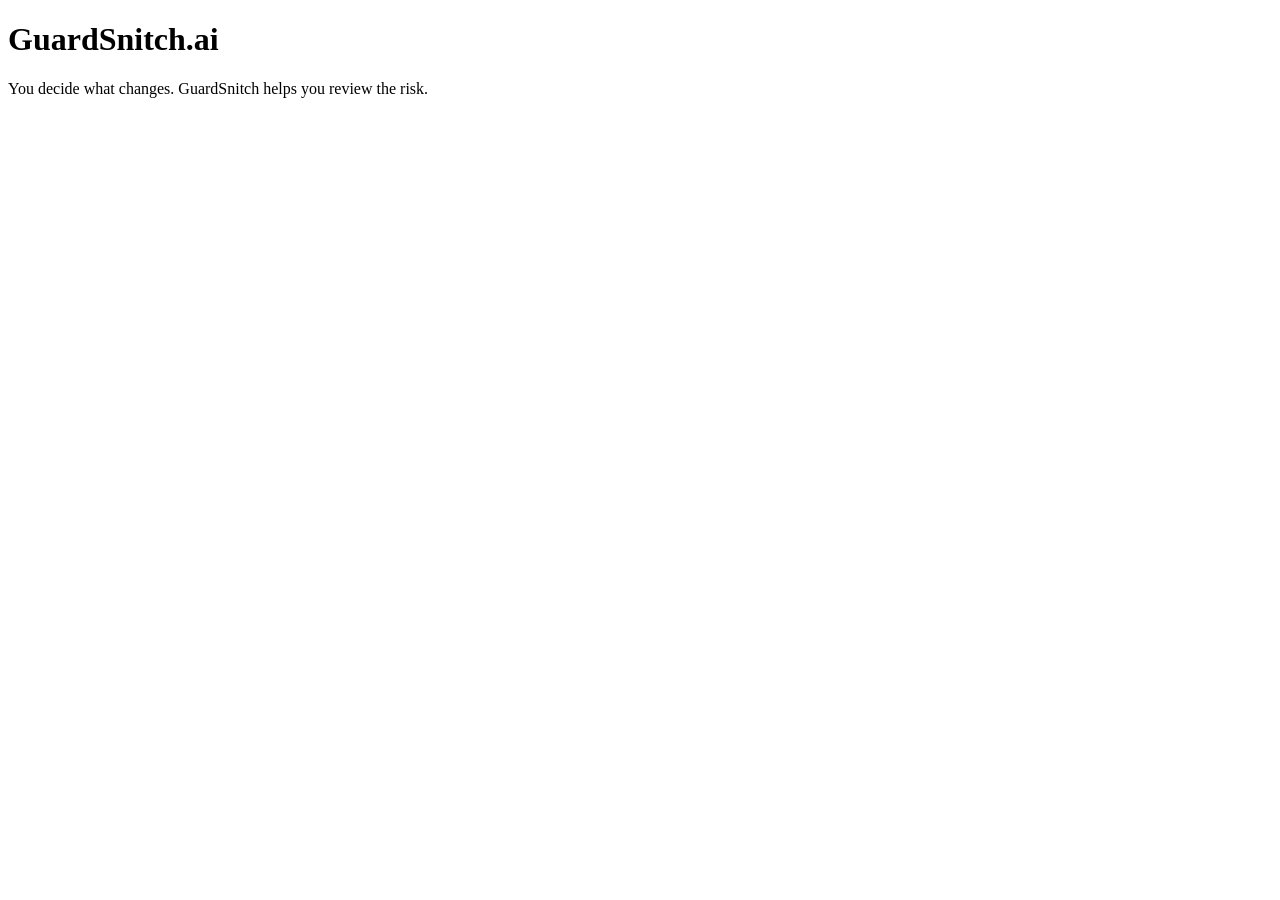
==== guardsnitch/web/templates/index.html @ 72dc895f "Initial commit" ====
<!doctype html>
<html lang="en">
<head>
  <meta charset="utf-8">
  <meta name="viewport" content="width=device-width, initial-scale=1">
  <title>GuardSnitch.ai</title>
  <link rel="stylesheet" href="/static/style.css">
</head>
<body>
  <main>
    <h1>GuardSnitch.ai</h1>
    <p>You decide what changes. GuardSnitch helps you review the risk.</p>
  </main>
</body>
</html>
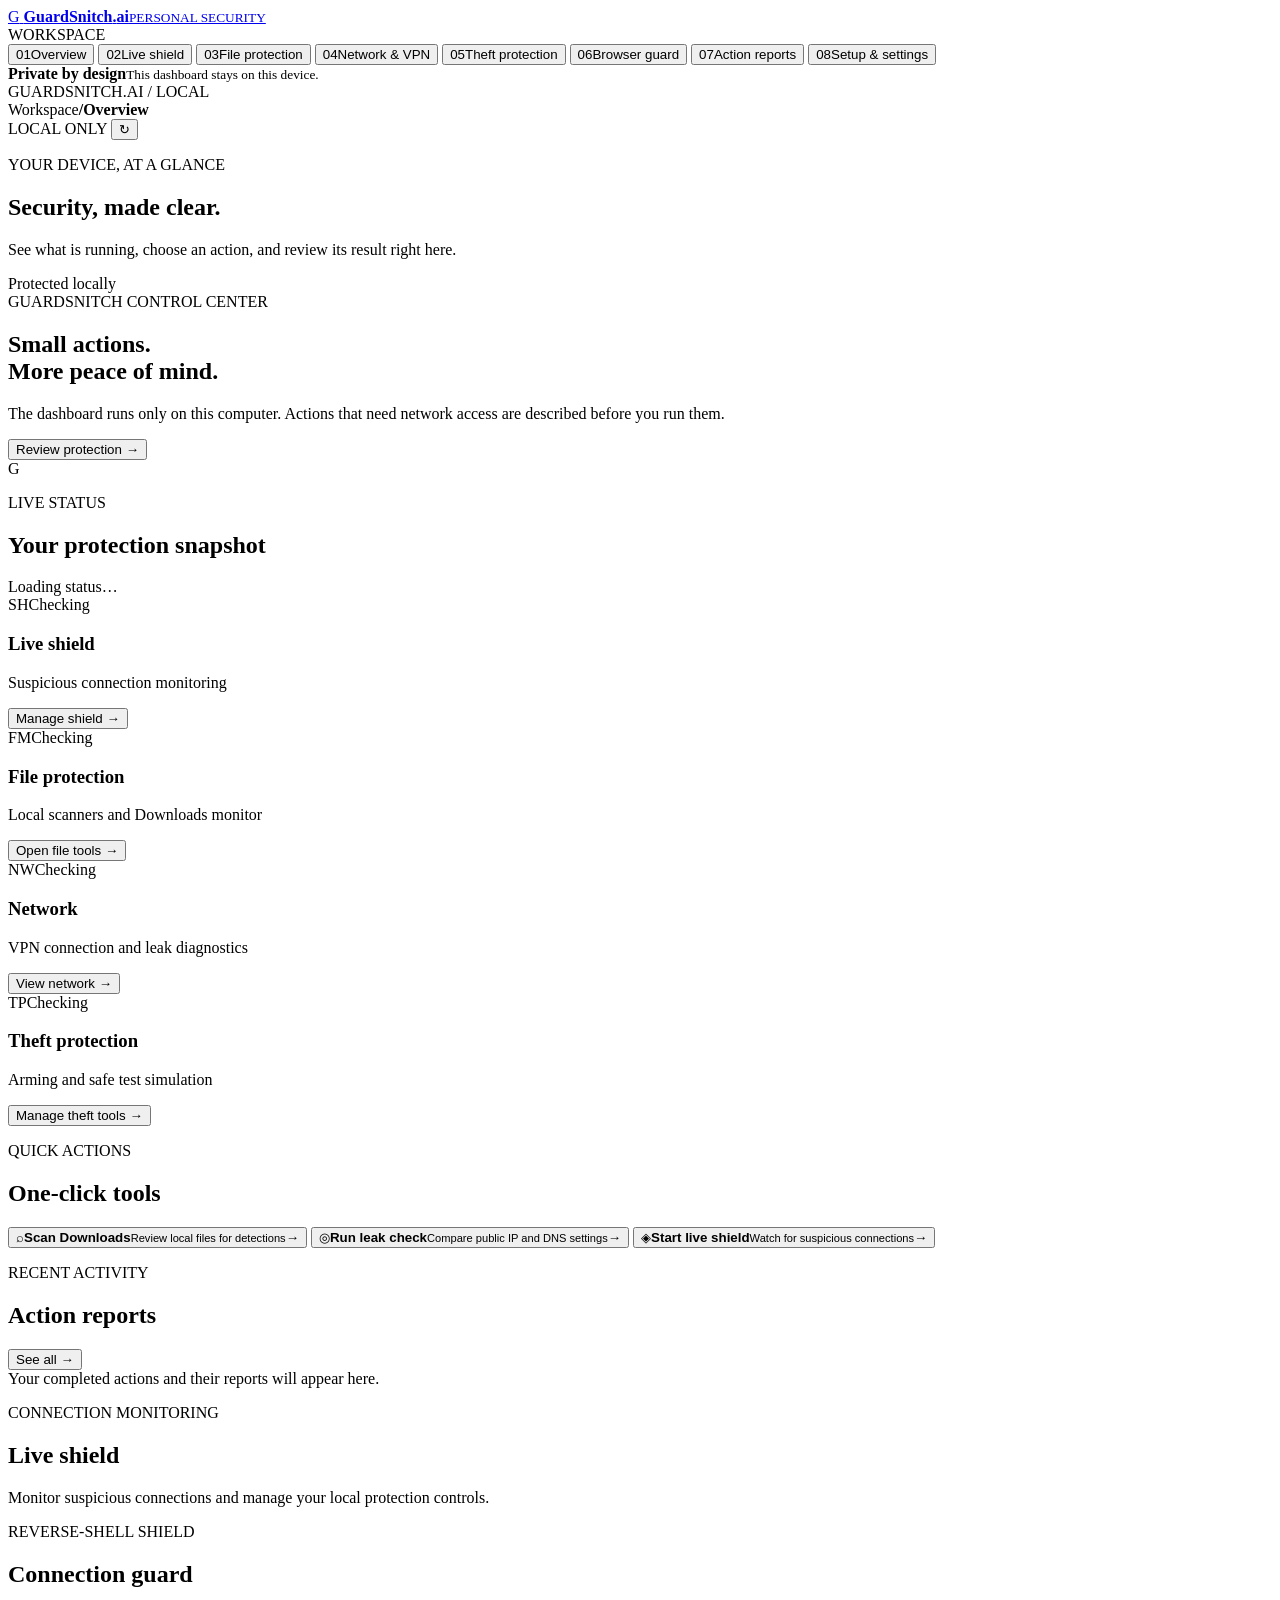
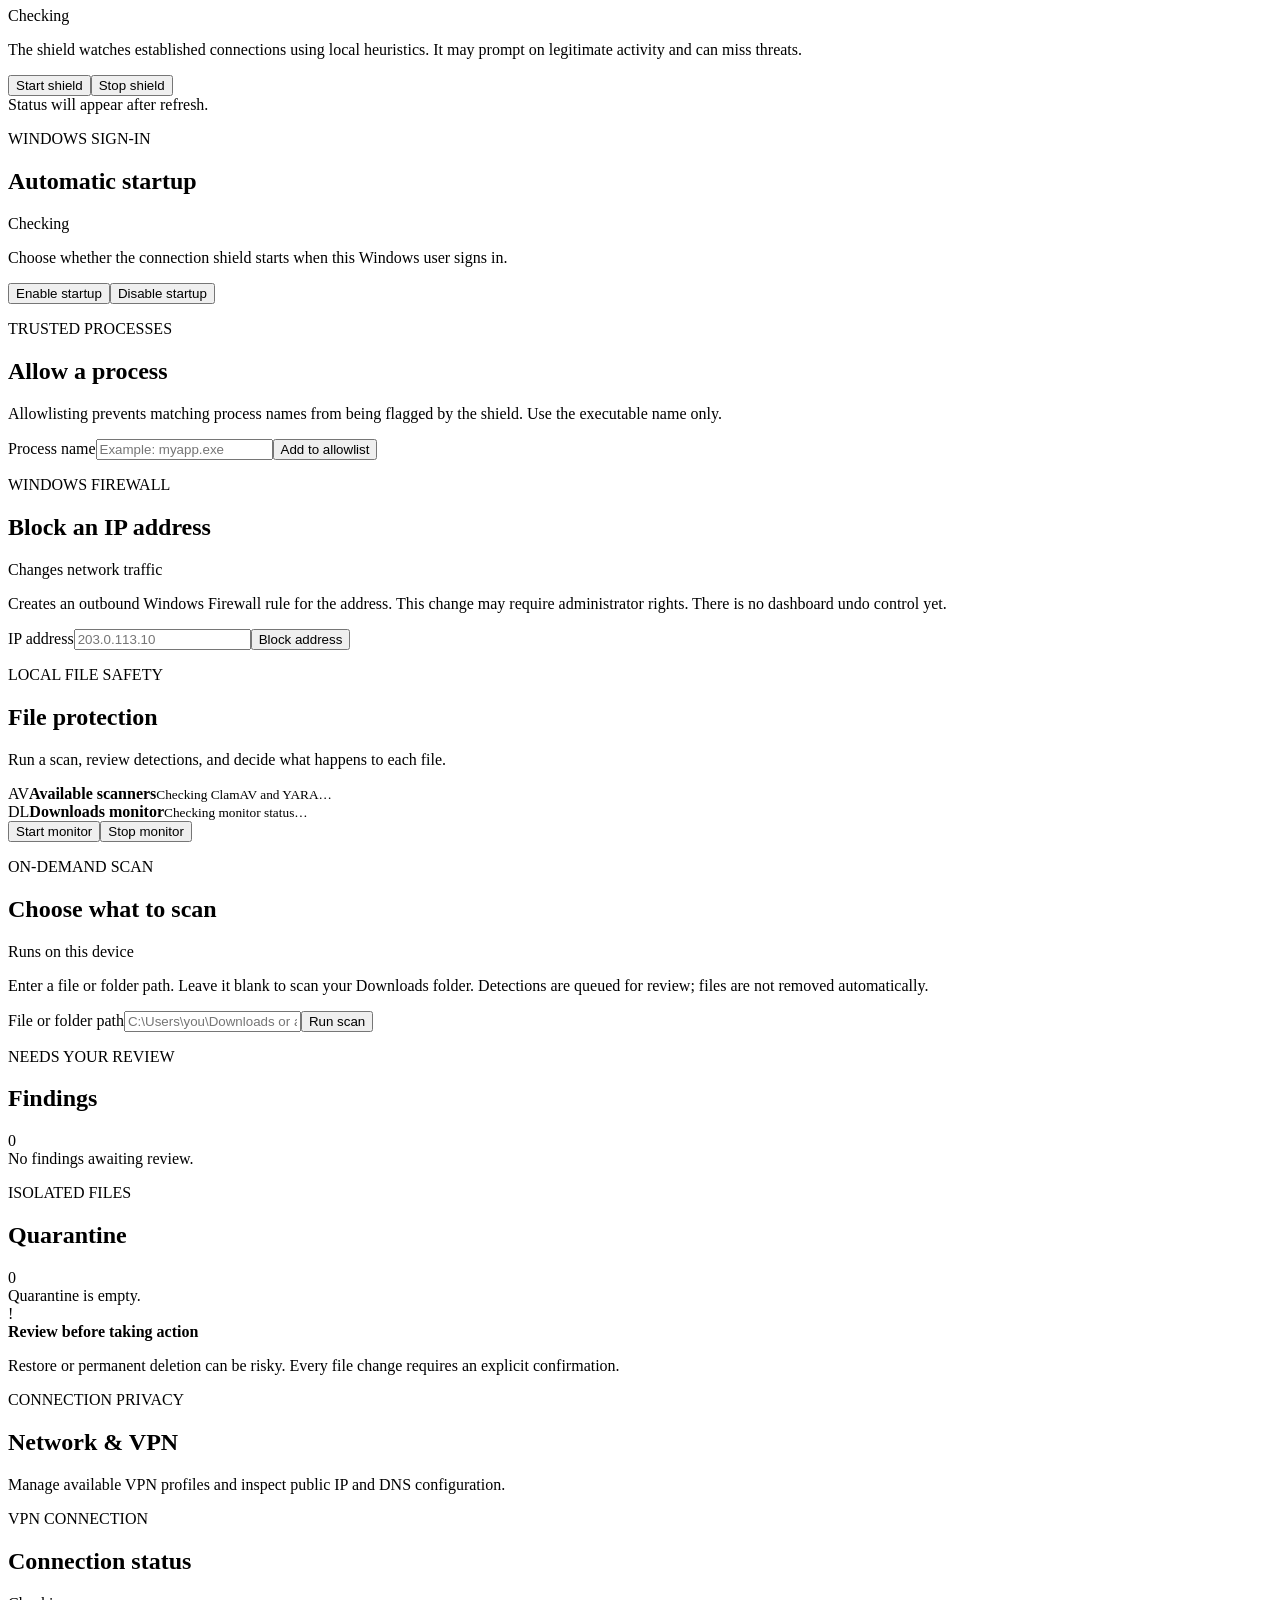
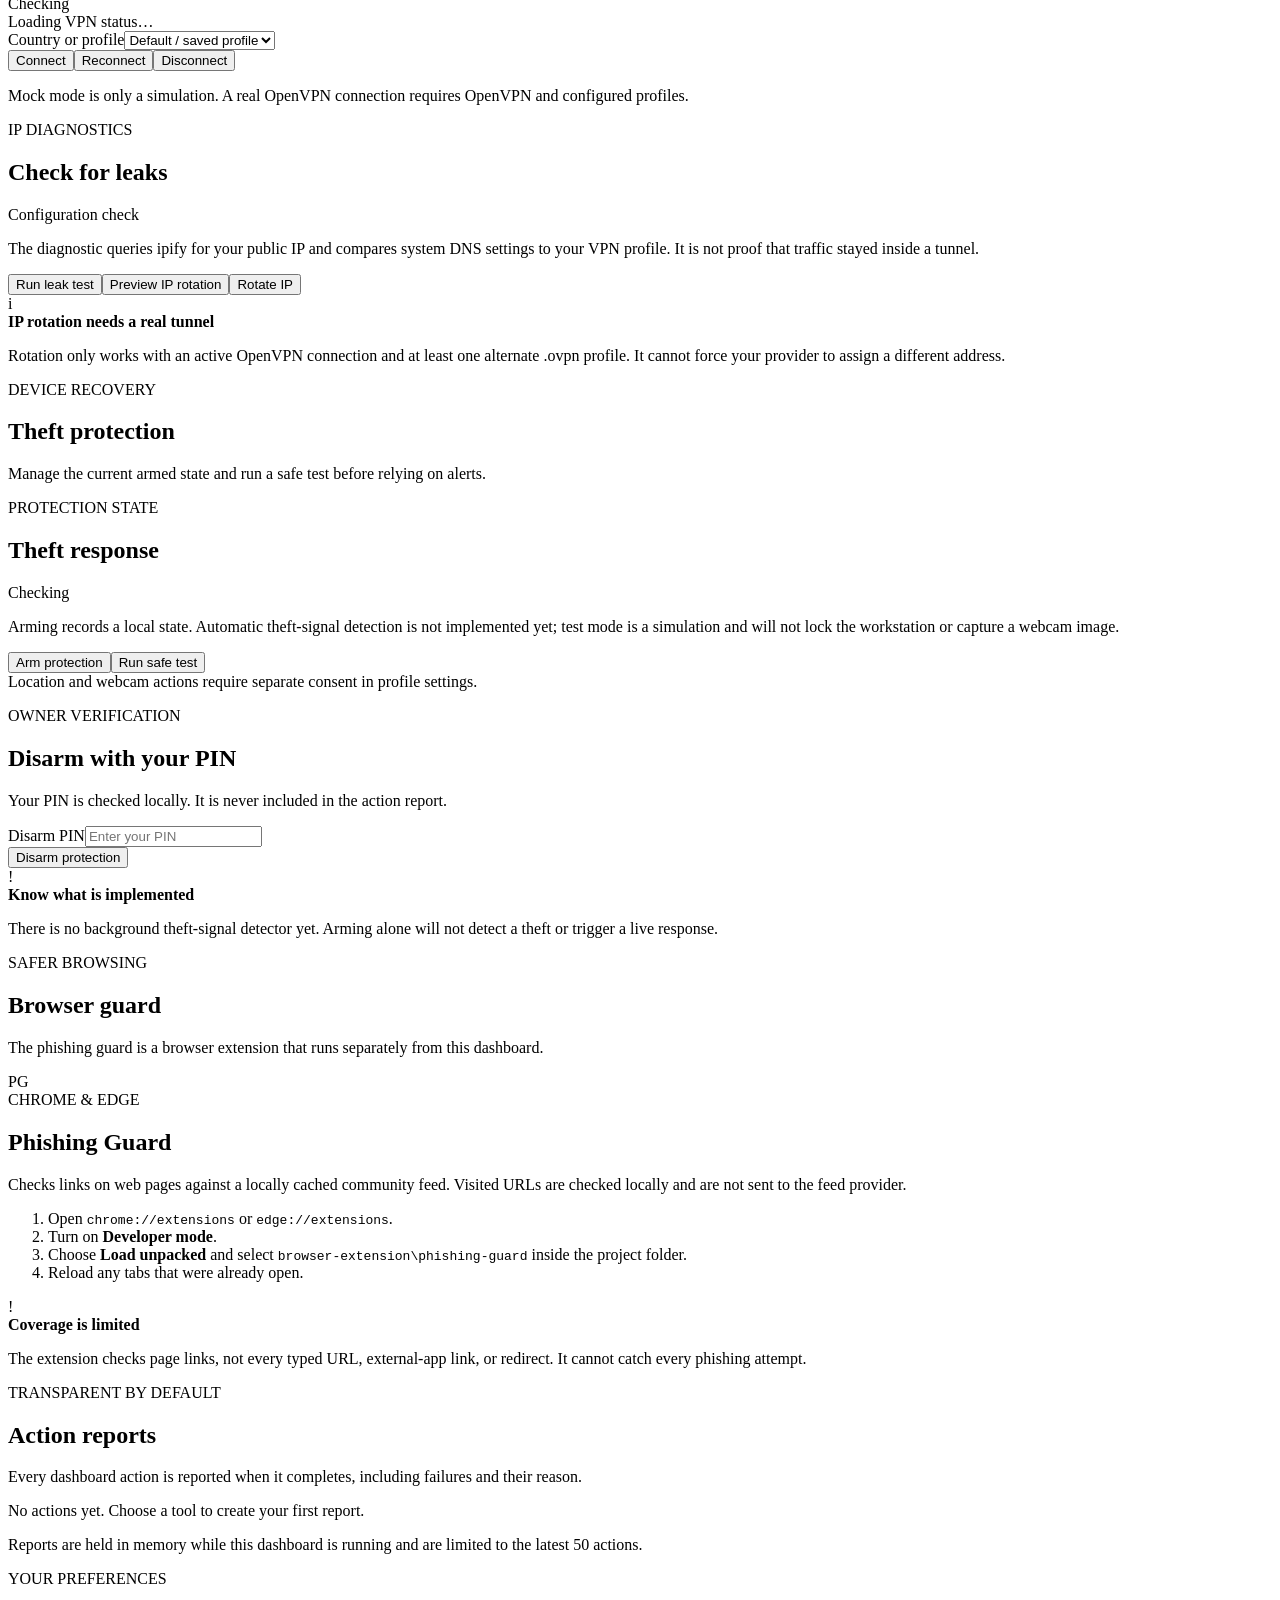
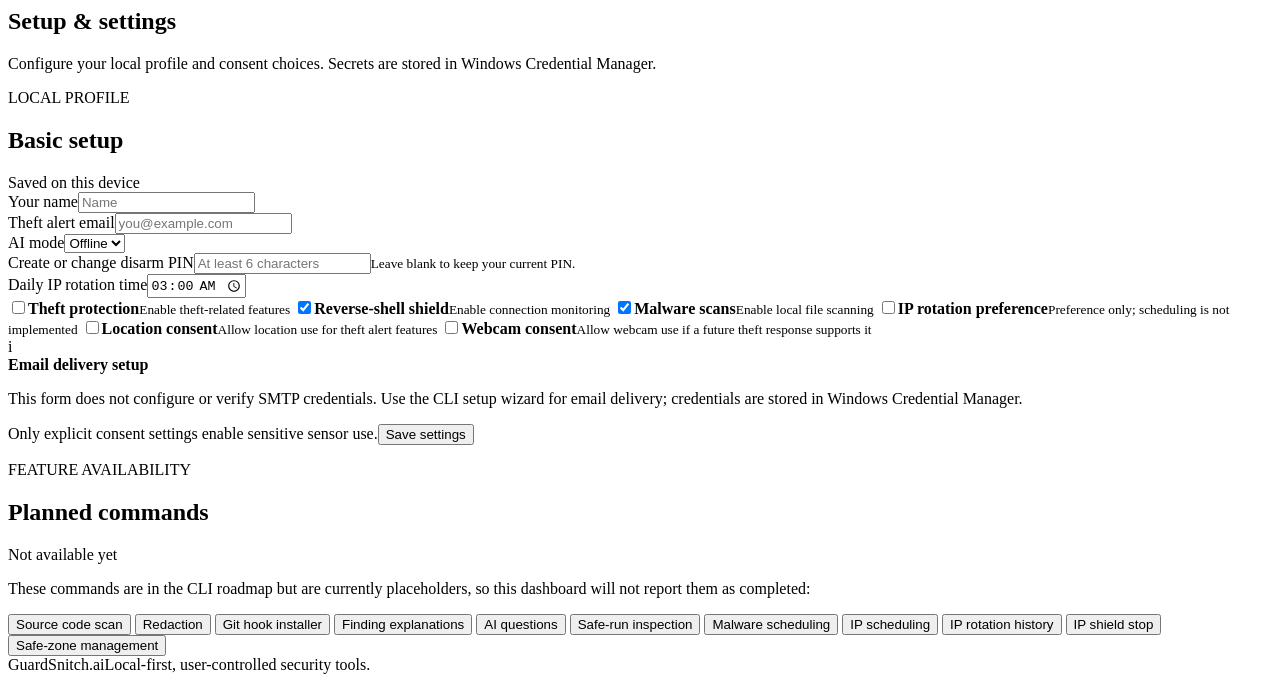
==== commit 173ad3d7: "Add local interactive web dashboard Co-authored-by: Copilot <223556219+Copilot@users.noreply.github." ====
--- a/guardsnitch/web/templates/index.html
+++ b/guardsnitch/web/templates/index.html
@@ -3,13 +3,182 @@
 <head>
   <meta charset="utf-8">
   <meta name="viewport" content="width=device-width, initial-scale=1">
-  <title>GuardSnitch.ai</title>
+  <meta name="theme-color" content="#0b1020">
+  <title>GuardSnitch.ai | Security dashboard</title>
   <link rel="stylesheet" href="/static/style.css">
+  <script src="/static/app.js" defer></script>
 </head>
 <body>
-  <main>
-    <h1>GuardSnitch.ai</h1>
-    <p>You decide what changes. GuardSnitch helps you review the risk.</p>
-  </main>
+  <div class="shell">
+    <aside class="sidebar">
+      <a class="brand" href="#" data-view="overview" aria-label="GuardSnitch home">
+        <span class="brand-mark">G</span>
+        <span><strong>GuardSnitch<span class="brand-dot">.</span>ai</strong><small>PERSONAL SECURITY</small></span>
+      </a>
+      <div class="side-label">WORKSPACE</div>
+      <nav class="navigation" aria-label="Dashboard">
+        <button class="nav-link active" data-view="overview"><span class="nav-icon">01</span>Overview</button>
+        <button class="nav-link" data-view="protection"><span class="nav-icon">02</span>Live shield</button>
+        <button class="nav-link" data-view="malware"><span class="nav-icon">03</span>File protection</button>
+        <button class="nav-link" data-view="network"><span class="nav-icon">04</span>Network &amp; VPN</button>
+        <button class="nav-link" data-view="theft"><span class="nav-icon">05</span>Theft protection</button>
+        <button class="nav-link" data-view="browser"><span class="nav-icon">06</span>Browser guard</button>
+        <button class="nav-link" data-view="reports"><span class="nav-icon">07</span>Action reports</button>
+        <button class="nav-link" data-view="settings"><span class="nav-icon">08</span>Setup &amp; settings</button>
+      </nav>
+      <div class="sidebar-bottom">
+        <div class="local-card"><span class="pulse"></span><span><strong>Private by design</strong><small>This dashboard stays on this device.</small></span></div>
+        <span class="version-label">GUARDSNITCH.AI / LOCAL</span>
+      </div>
+    </aside>
+
+    <main class="main">
+      <header class="topbar">
+        <div class="breadcrumb"><span>Workspace</span><b>/</b><strong id="page-title">Overview</strong></div>
+        <div class="top-actions">
+          <span class="local-badge"><span class="pulse"></span>LOCAL ONLY</span>
+          <button class="icon-button" id="refresh-button" title="Refresh dashboard" aria-label="Refresh dashboard">↻</button>
+        </div>
+      </header>
+
+      <div class="page-content">
+        <section class="view active" id="view-overview">
+          <div class="welcome-row">
+            <div>
+              <p class="eyebrow">YOUR DEVICE, AT A GLANCE</p>
+              <h1>Security, made <span class="gradient-text">clear.</span></h1>
+              <p class="lede">See what is running, choose an action, and review its result right here.</p>
+            </div>
+            <div class="date-chip"><span class="pulse"></span><span>Protected locally</span></div>
+          </div>
+
+          <div class="hero-card">
+            <div class="hero-copy">
+              <span class="hero-kicker">GUARDSNITCH CONTROL CENTER</span>
+              <h2>Small actions.<br><span>More peace of mind.</span></h2>
+              <p>The dashboard runs only on this computer. Actions that need network access are described before you run them.</p>
+              <button class="button button-primary" data-view="protection">Review protection <span>→</span></button>
+            </div>
+            <div class="hero-orbit" aria-hidden="true">
+              <div class="orbit orbit-one"></div><div class="orbit orbit-two"></div>
+              <div class="shield-graphic"><span>G</span></div>
+              <i class="orbit-dot dot-one"></i><i class="orbit-dot dot-two"></i><i class="orbit-dot dot-three"></i>
+            </div>
+          </div>
+
+          <div class="section-heading"><div><p class="eyebrow">LIVE STATUS</p><h2>Your protection snapshot</h2></div><span class="muted" id="updated-at">Loading status…</span></div>
+          <div class="status-grid">
+            <article class="status-card"><div class="status-top"><span class="status-icon cyan">SH</span><span class="status-pill" id="shield-state">Checking</span></div><h3>Live shield</h3><p>Suspicious connection monitoring</p><button class="text-button" data-view="protection">Manage shield <span>→</span></button></article>
+            <article class="status-card"><div class="status-top"><span class="status-icon violet">FM</span><span class="status-pill" id="scanner-state">Checking</span></div><h3>File protection</h3><p>Local scanners and Downloads monitor</p><button class="text-button" data-view="malware">Open file tools <span>→</span></button></article>
+            <article class="status-card"><div class="status-top"><span class="status-icon blue">NW</span><span class="status-pill" id="vpn-state">Checking</span></div><h3>Network</h3><p>VPN connection and leak diagnostics</p><button class="text-button" data-view="network">View network <span>→</span></button></article>
+            <article class="status-card"><div class="status-top"><span class="status-icon amber">TP</span><span class="status-pill" id="theft-state">Checking</span></div><h3>Theft protection</h3><p>Arming and safe test simulation</p><button class="text-button" data-view="theft">Manage theft tools <span>→</span></button></article>
+          </div>
+
+          <div class="section-heading"><div><p class="eyebrow">QUICK ACTIONS</p><h2>One-click tools</h2></div></div>
+          <div class="quick-grid">
+            <button class="quick-card" data-action="malware.scan"><span class="quick-icon violet">⌕</span><span><strong>Scan Downloads</strong><small>Review local files for detections</small></span><b>→</b></button>
+            <button class="quick-card" data-action="ip.leak-test"><span class="quick-icon blue">◎</span><span><strong>Run leak check</strong><small>Compare public IP and DNS settings</small></span><b>→</b></button>
+            <button class="quick-card" data-action="shield.start"><span class="quick-icon cyan">◈</span><span><strong>Start live shield</strong><small>Watch for suspicious connections</small></span><b>→</b></button>
+          </div>
+
+          <div class="section-heading"><div><p class="eyebrow">RECENT ACTIVITY</p><h2>Action reports</h2></div><button class="text-button" data-view="reports">See all <span>→</span></button></div>
+          <div class="report-list" id="recent-reports"><div class="empty-state">Your completed actions and their reports will appear here.</div></div>
+          <div class="notice" id="setup-notice" hidden><span class="notice-mark">i</span><div><strong>Finish your profile setup</strong><p>Add your name, alert email and disarm PIN before using theft email features.</p></div><button class="text-button" data-view="settings">Set up profile →</button></div>
+        </section>
+
+        <section class="view" id="view-protection">
+          <div class="page-intro"><p class="eyebrow">CONNECTION MONITORING</p><h1>Live shield</h1><p class="lede">Monitor suspicious connections and manage your local protection controls.</p></div>
+          <div class="two-column">
+            <article class="panel"><div class="panel-heading"><div><p class="eyebrow">REVERSE-SHELL SHIELD</p><h2>Connection guard</h2></div><span class="status-pill" id="shield-panel-state">Checking</span></div><p class="panel-copy">The shield watches established connections using local heuristics. It may prompt on legitimate activity and can miss threats.</p><div class="button-row"><button class="button button-primary" data-action="shield.start">Start shield</button><button class="button button-secondary" data-action="shield.stop" data-confirm="Stop monitoring suspicious connections?">Stop shield</button></div><div class="detail-line" id="shield-details">Status will appear after refresh.</div></article>
+            <article class="panel"><div class="panel-heading"><div><p class="eyebrow">WINDOWS SIGN-IN</p><h2>Automatic startup</h2></div><span class="status-pill" id="startup-state">Checking</span></div><p class="panel-copy">Choose whether the connection shield starts when this Windows user signs in.</p><div class="button-row"><button class="button button-secondary" data-action="shield.startup.install" data-confirm="Allow GuardSnitch to start its shield automatically at Windows sign-in?">Enable startup</button><button class="button button-quiet" data-action="shield.startup.uninstall" data-confirm="Remove automatic shield startup?">Disable startup</button></div><div class="detail-line" id="startup-details"></div></article>
+          </div>
+          <article class="panel panel-spaced"><div class="panel-heading"><div><p class="eyebrow">TRUSTED PROCESSES</p><h2>Allow a process</h2></div></div><p class="panel-copy">Allowlisting prevents matching process names from being flagged by the shield. Use the executable name only.</p><div class="inline-form"><label class="sr-only" for="process-name">Process name</label><input id="process-name" placeholder="Example: myapp.exe" autocomplete="off"><button class="button button-primary" data-action="shield.allow">Add to allowlist</button></div></article>
+          <article class="panel panel-spaced"><div class="panel-heading"><div><p class="eyebrow">WINDOWS FIREWALL</p><h2>Block an IP address</h2></div><span class="tag tag-warning">Changes network traffic</span></div><p class="panel-copy">Creates an outbound Windows Firewall rule for the address. This change may require administrator rights. There is no dashboard undo control yet.</p><div class="inline-form"><label class="sr-only" for="block-ip">IP address</label><input id="block-ip" placeholder="203.0.113.10" inputmode="decimal" autocomplete="off"><button class="button button-danger" data-action="shield.block-ip" data-confirm="Block outbound traffic to this address with Windows Firewall?">Block address</button></div></article>
+        </section>
+
+        <section class="view" id="view-malware">
+          <div class="page-intro"><p class="eyebrow">LOCAL FILE SAFETY</p><h1>File protection</h1><p class="lede">Run a scan, review detections, and decide what happens to each file.</p></div>
+          <div class="status-strip"><div><span class="status-icon violet">AV</span><span><strong>Available scanners</strong><small id="scanner-details">Checking ClamAV and YARA…</small></span></div><div><span class="status-icon cyan">DL</span><span><strong>Downloads monitor</strong><small id="monitor-details">Checking monitor status…</small></span></div><div class="button-row"><button class="button button-secondary" data-action="malware.monitor.start">Start monitor</button><button class="button button-quiet" data-action="malware.monitor.stop" data-confirm="Stop scanning completed files in Downloads?">Stop monitor</button></div></div>
+          <article class="panel panel-spaced"><div class="panel-heading"><div><p class="eyebrow">ON-DEMAND SCAN</p><h2>Choose what to scan</h2></div><span class="tag">Runs on this device</span></div><p class="panel-copy">Enter a file or folder path. Leave it blank to scan your Downloads folder. Detections are queued for review; files are not removed automatically.</p><div class="inline-form"><label class="sr-only" for="scan-path">File or folder path</label><input id="scan-path" placeholder="C:\Users\you\Downloads or a file path" autocomplete="off"><button class="button button-primary" data-action="malware.scan">Run scan</button></div></article>
+          <div class="two-column panel-spaced">
+            <article class="panel"><div class="panel-heading"><div><p class="eyebrow">NEEDS YOUR REVIEW</p><h2>Findings</h2></div><span class="count-badge" id="findings-count">0</span></div><div class="data-list" id="findings-list"><div class="empty-state">No findings awaiting review.</div></div></article>
+            <article class="panel"><div class="panel-heading"><div><p class="eyebrow">ISOLATED FILES</p><h2>Quarantine</h2></div><span class="count-badge" id="quarantine-count">0</span></div><div class="data-list" id="quarantine-list"><div class="empty-state">Quarantine is empty.</div></div></article>
+          </div>
+          <div class="notice notice-caution"><span class="notice-mark">!</span><div><strong>Review before taking action</strong><p>Restore or permanent deletion can be risky. Every file change requires an explicit confirmation.</p></div></div>
+        </section>
+
+        <section class="view" id="view-network">
+          <div class="page-intro"><p class="eyebrow">CONNECTION PRIVACY</p><h1>Network &amp; VPN</h1><p class="lede">Manage available VPN profiles and inspect public IP and DNS configuration.</p></div>
+          <div class="two-column">
+            <article class="panel"><div class="panel-heading"><div><p class="eyebrow">VPN CONNECTION</p><h2>Connection status</h2></div><span class="status-pill" id="vpn-panel-state">Checking</span></div><div class="vpn-summary" id="vpn-details">Loading VPN status…</div><div class="field-row"><label for="vpn-country">Country or profile</label><select id="vpn-country"><option value="">Default / saved profile</option></select></div><div class="button-row"><button class="button button-primary" data-action="vpn.connect">Connect</button><button class="button button-secondary" data-action="vpn.reconnect" data-confirm="Reconnect using the last saved VPN profile?">Reconnect</button><button class="button button-quiet" data-action="vpn.disconnect" data-confirm="Disconnect the current VPN connection?">Disconnect</button></div><p class="micro-copy">Mock mode is only a simulation. A real OpenVPN connection requires OpenVPN and configured profiles.</p></article>
+            <article class="panel"><div class="panel-heading"><div><p class="eyebrow">IP DIAGNOSTICS</p><h2>Check for leaks</h2></div><span class="tag">Configuration check</span></div><p class="panel-copy">The diagnostic queries ipify for your public IP and compares system DNS settings to your VPN profile. It is not proof that traffic stayed inside a tunnel.</p><div class="button-row"><button class="button button-primary" data-action="ip.leak-test">Run leak test</button><button class="button button-secondary" data-action="ip.rotate" data-dry-run="true">Preview IP rotation</button><button class="button button-danger" data-action="ip.rotate" data-confirm="Switch to another OpenVPN profile and check whether your public IPv4 changes?">Rotate IP</button></div></article>
+          </div>
+          <div class="notice"><span class="notice-mark">i</span><div><strong>IP rotation needs a real tunnel</strong><p>Rotation only works with an active OpenVPN connection and at least one alternate .ovpn profile. It cannot force your provider to assign a different address.</p></div></div>
+        </section>
+
+        <section class="view" id="view-theft">
+          <div class="page-intro"><p class="eyebrow">DEVICE RECOVERY</p><h1>Theft protection</h1><p class="lede">Manage the current armed state and run a safe test before relying on alerts.</p></div>
+          <div class="two-column">
+            <article class="panel theft-panel"><div class="panel-heading"><div><p class="eyebrow">PROTECTION STATE</p><h2>Theft response</h2></div><span class="status-pill" id="theft-panel-state">Checking</span></div><p class="panel-copy">Arming records a local state. Automatic theft-signal detection is not implemented yet; test mode is a simulation and will not lock the workstation or capture a webcam image.</p><div class="button-row"><button class="button button-primary" data-action="theft.arm" data-confirm="Arm theft protection? Automatic theft detection is not implemented yet.">Arm protection</button><button class="button button-secondary" data-action="theft.test" data-confirm="Run a safe simulation? If email delivery is configured, this may send a test email.">Run safe test</button></div><div class="detail-line">Location and webcam actions require separate consent in profile settings.</div></article>
+            <article class="panel"><div class="panel-heading"><div><p class="eyebrow">OWNER VERIFICATION</p><h2>Disarm with your PIN</h2></div></div><p class="panel-copy">Your PIN is checked locally. It is never included in the action report.</p><div class="field-row"><label for="disarm-pin">Disarm PIN</label><input id="disarm-pin" type="password" minlength="6" autocomplete="current-password" placeholder="Enter your PIN"></div><button class="button button-danger" data-action="theft.disarm" data-confirm="Disarm theft protection with the entered PIN?">Disarm protection</button></article>
+          </div>
+          <div class="notice notice-caution"><span class="notice-mark">!</span><div><strong>Know what is implemented</strong><p>There is no background theft-signal detector yet. Arming alone will not detect a theft or trigger a live response.</p></div></div>
+        </section>
+
+        <section class="view" id="view-browser">
+          <div class="page-intro"><p class="eyebrow">SAFER BROWSING</p><h1>Browser guard</h1><p class="lede">The phishing guard is a browser extension that runs separately from this dashboard.</p></div>
+          <article class="panel extension-card"><div class="extension-art"><div class="extension-shape">PG</div><span class="extension-spark spark-a"></span><span class="extension-spark spark-b"></span><span class="extension-spark spark-c"></span></div><div class="extension-copy"><span class="tag tag-cyan">CHROME &amp; EDGE</span><h2>Phishing Guard</h2><p>Checks links on web pages against a locally cached community feed. Visited URLs are checked locally and are not sent to the feed provider.</p><ol class="steps"><li>Open <code>chrome://extensions</code> or <code>edge://extensions</code>.</li><li>Turn on <strong>Developer mode</strong>.</li><li>Choose <strong>Load unpacked</strong> and select <code>browser-extension\phishing-guard</code> inside the project folder.</li><li>Reload any tabs that were already open.</li></ol><div class="notice notice-caution"><span class="notice-mark">!</span><div><strong>Coverage is limited</strong><p>The extension checks page links, not every typed URL, external-app link, or redirect. It cannot catch every phishing attempt.</p></div></div></div></article>
+        </section>
+
+        <section class="view" id="view-reports">
+          <div class="page-intro"><p class="eyebrow">TRANSPARENT BY DEFAULT</p><h1>Action reports</h1><p class="lede">Every dashboard action is reported when it completes, including failures and their reason.</p></div>
+          <div class="report-list report-list-large" id="all-reports"><div class="empty-state">No actions yet. Choose a tool to create your first report.</div></div>
+          <p class="micro-copy">Reports are held in memory while this dashboard is running and are limited to the latest 50 actions.</p>
+        </section>
+
+        <section class="view" id="view-settings">
+          <div class="page-intro"><p class="eyebrow">YOUR PREFERENCES</p><h1>Setup &amp; settings</h1><p class="lede">Configure your local profile and consent choices. Secrets are stored in Windows Credential Manager.</p></div>
+          <form class="panel settings-form" id="profile-form">
+            <div class="panel-heading"><div><p class="eyebrow">LOCAL PROFILE</p><h2>Basic setup</h2></div><span class="tag">Saved on this device</span></div>
+            <div class="form-grid">
+              <div class="field-row"><label for="profile-name">Your name</label><input id="profile-name" name="name" required autocomplete="name" placeholder="Name"></div>
+              <div class="field-row"><label for="profile-email">Theft alert email</label><input id="profile-email" name="alert_email" type="email" required autocomplete="email" placeholder="you@example.com"></div>
+              <div class="field-row"><label for="ai-mode">AI mode</label><select id="ai-mode" name="ai_mode"><option value="offline">Offline</option><option value="cloud">Cloud</option></select></div>
+              <div class="field-row"><label for="profile-pin">Create or change disarm PIN</label><input id="profile-pin" name="pin" type="password" minlength="6" autocomplete="new-password" placeholder="At least 6 characters"><small>Leave blank to keep your current PIN.</small></div>
+              <div class="field-row"><label for="rotation-time">Daily IP rotation time</label><input id="rotation-time" name="ip_rotation_time" type="time" value="03:00"></div>
+            </div>
+            <div class="toggle-grid">
+              <label class="toggle-row"><input type="checkbox" name="theft_protection"><span><strong>Theft protection</strong><small>Enable theft-related features</small></span></label>
+              <label class="toggle-row"><input type="checkbox" name="reverse_shell_shield" checked><span><strong>Reverse-shell shield</strong><small>Enable connection monitoring</small></span></label>
+              <label class="toggle-row"><input type="checkbox" name="malware_scans" checked><span><strong>Malware scans</strong><small>Enable local file scanning</small></span></label>
+              <label class="toggle-row"><input type="checkbox" name="ip_rotation"><span><strong>IP rotation preference</strong><small>Preference only; scheduling is not implemented</small></span></label>
+              <label class="toggle-row"><input type="checkbox" name="consent_location"><span><strong>Location consent</strong><small>Allow location use for theft alert features</small></span></label>
+              <label class="toggle-row"><input type="checkbox" name="consent_webcam"><span><strong>Webcam consent</strong><small>Allow webcam use if a future theft response supports it</small></span></label>
+            </div>
+            <div class="notice"><span class="notice-mark">i</span><div><strong>Email delivery setup</strong><p>This form does not configure or verify SMTP credentials. Use the CLI setup wizard for email delivery; credentials are stored in Windows Credential Manager.</p></div></div>
+            <div class="form-footer"><span class="micro-copy">Only explicit consent settings enable sensitive sensor use.</span><button class="button button-primary" type="submit">Save settings</button></div>
+          </form>
+
+          <article class="panel panel-spaced"><div class="panel-heading"><div><p class="eyebrow">FEATURE AVAILABILITY</p><h2>Planned commands</h2></div><span class="tag tag-warning">Not available yet</span></div><p class="panel-copy">These commands are in the CLI roadmap but are currently placeholders, so this dashboard will not report them as completed:</p>          <div class="planned-list">
+            <button type="button" data-action="scan">Source code scan</button>
+            <button type="button" data-action="redact">Redaction</button>
+            <button type="button" data-action="install-hook">Git hook installer</button>
+            <button type="button" data-action="explain">Finding explanations</button>
+            <button type="button" data-action="ask">AI questions</button>
+            <button type="button" data-action="safe-run">Safe-run inspection</button>
+            <button type="button" data-action="malware.schedule">Malware scheduling</button>
+            <button type="button" data-action="ip.schedule">IP scheduling</button>
+            <button type="button" data-action="ip.history">IP rotation history</button>
+            <button type="button" data-action="ip.stop">IP shield stop</button>
+            <button type="button" data-action="theft.safe-zones">Safe-zone management</button>
+          </div></article>
+        </section>
+
+        <footer class="footer"><span>GuardSnitch.ai</span><span>Local-first, user-controlled security tools.</span></footer>
+      </div>
+    </main>
+  </div>
+  <div class="toast-region" id="toast-region" aria-live="polite" aria-atomic="true"></div>
+  <dialog class="report-dialog" id="report-dialog"><div class="dialog-top"><div><span class="eyebrow">ACTION REPORT</span><h2 id="dialog-title">Action complete</h2></div><button class="icon-button" id="close-report" aria-label="Close report">×</button></div><div id="dialog-report"></div></dialog>
 </body>
 </html>
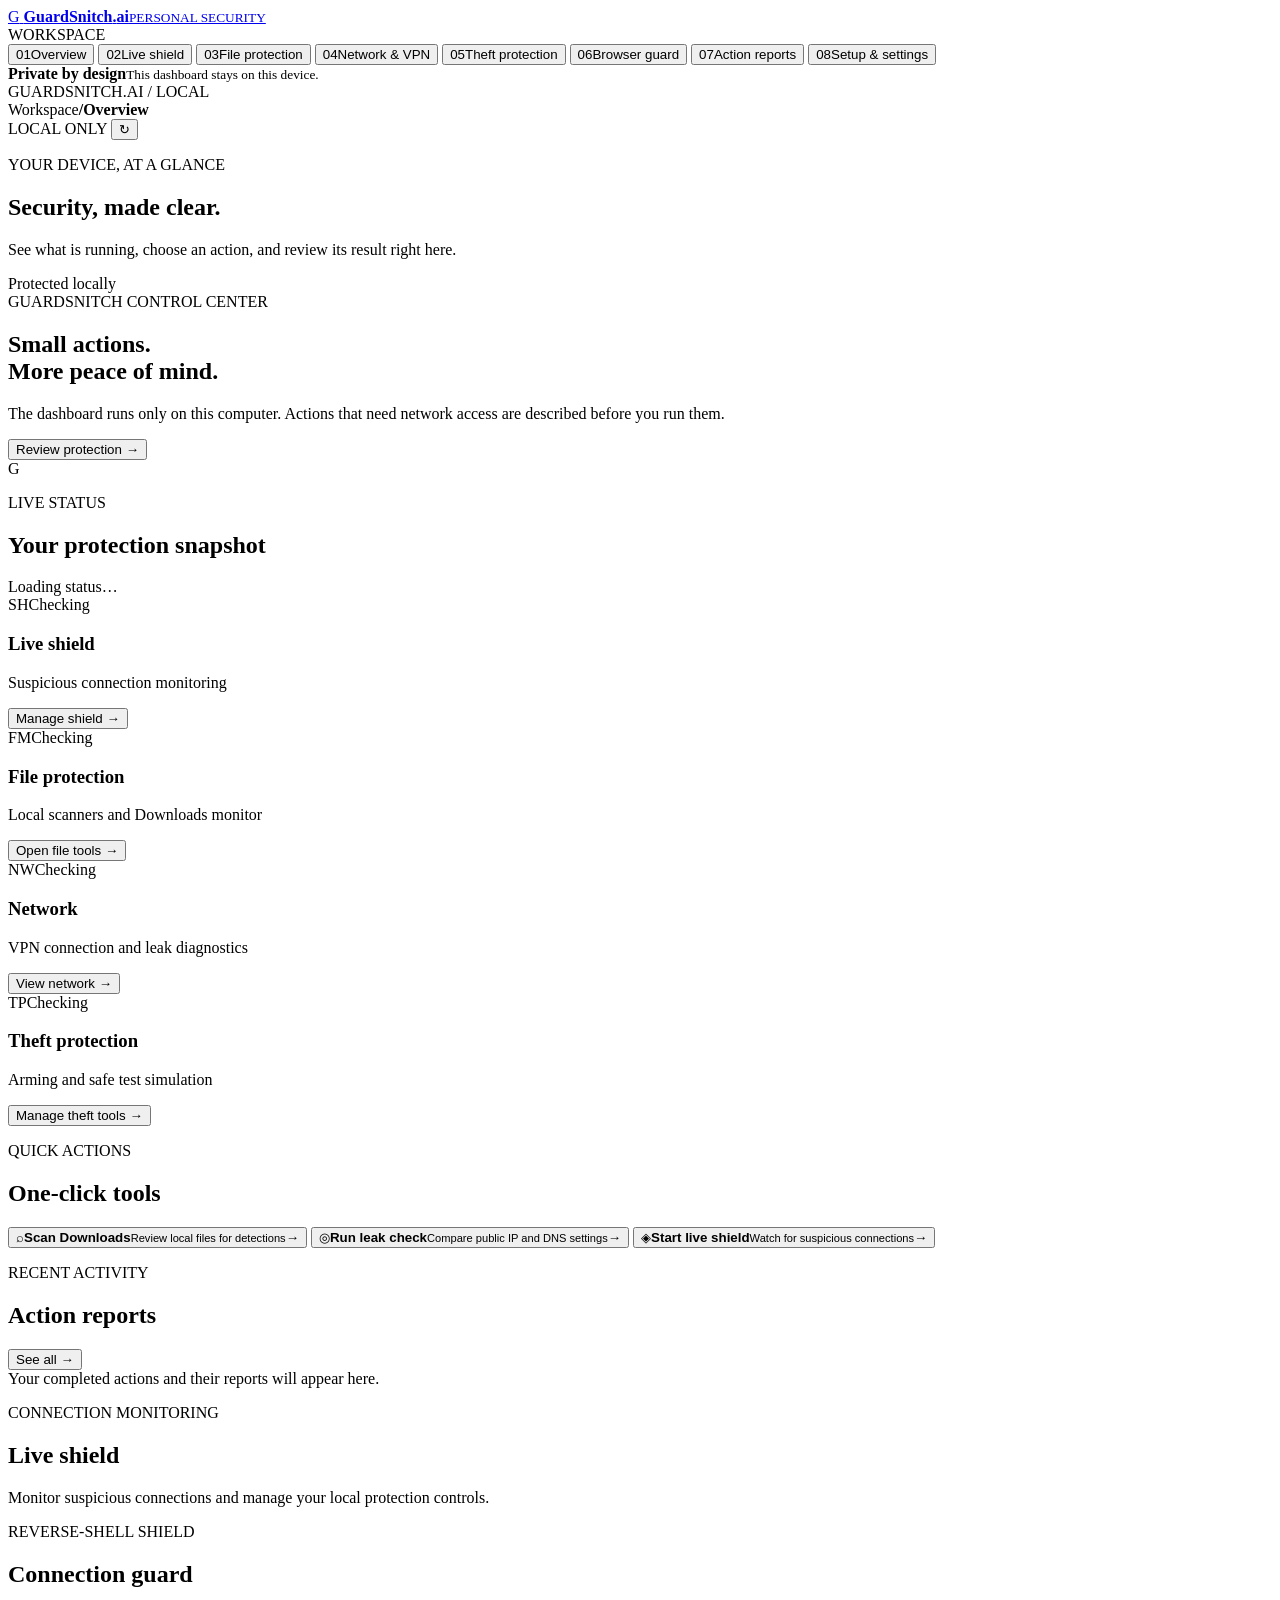
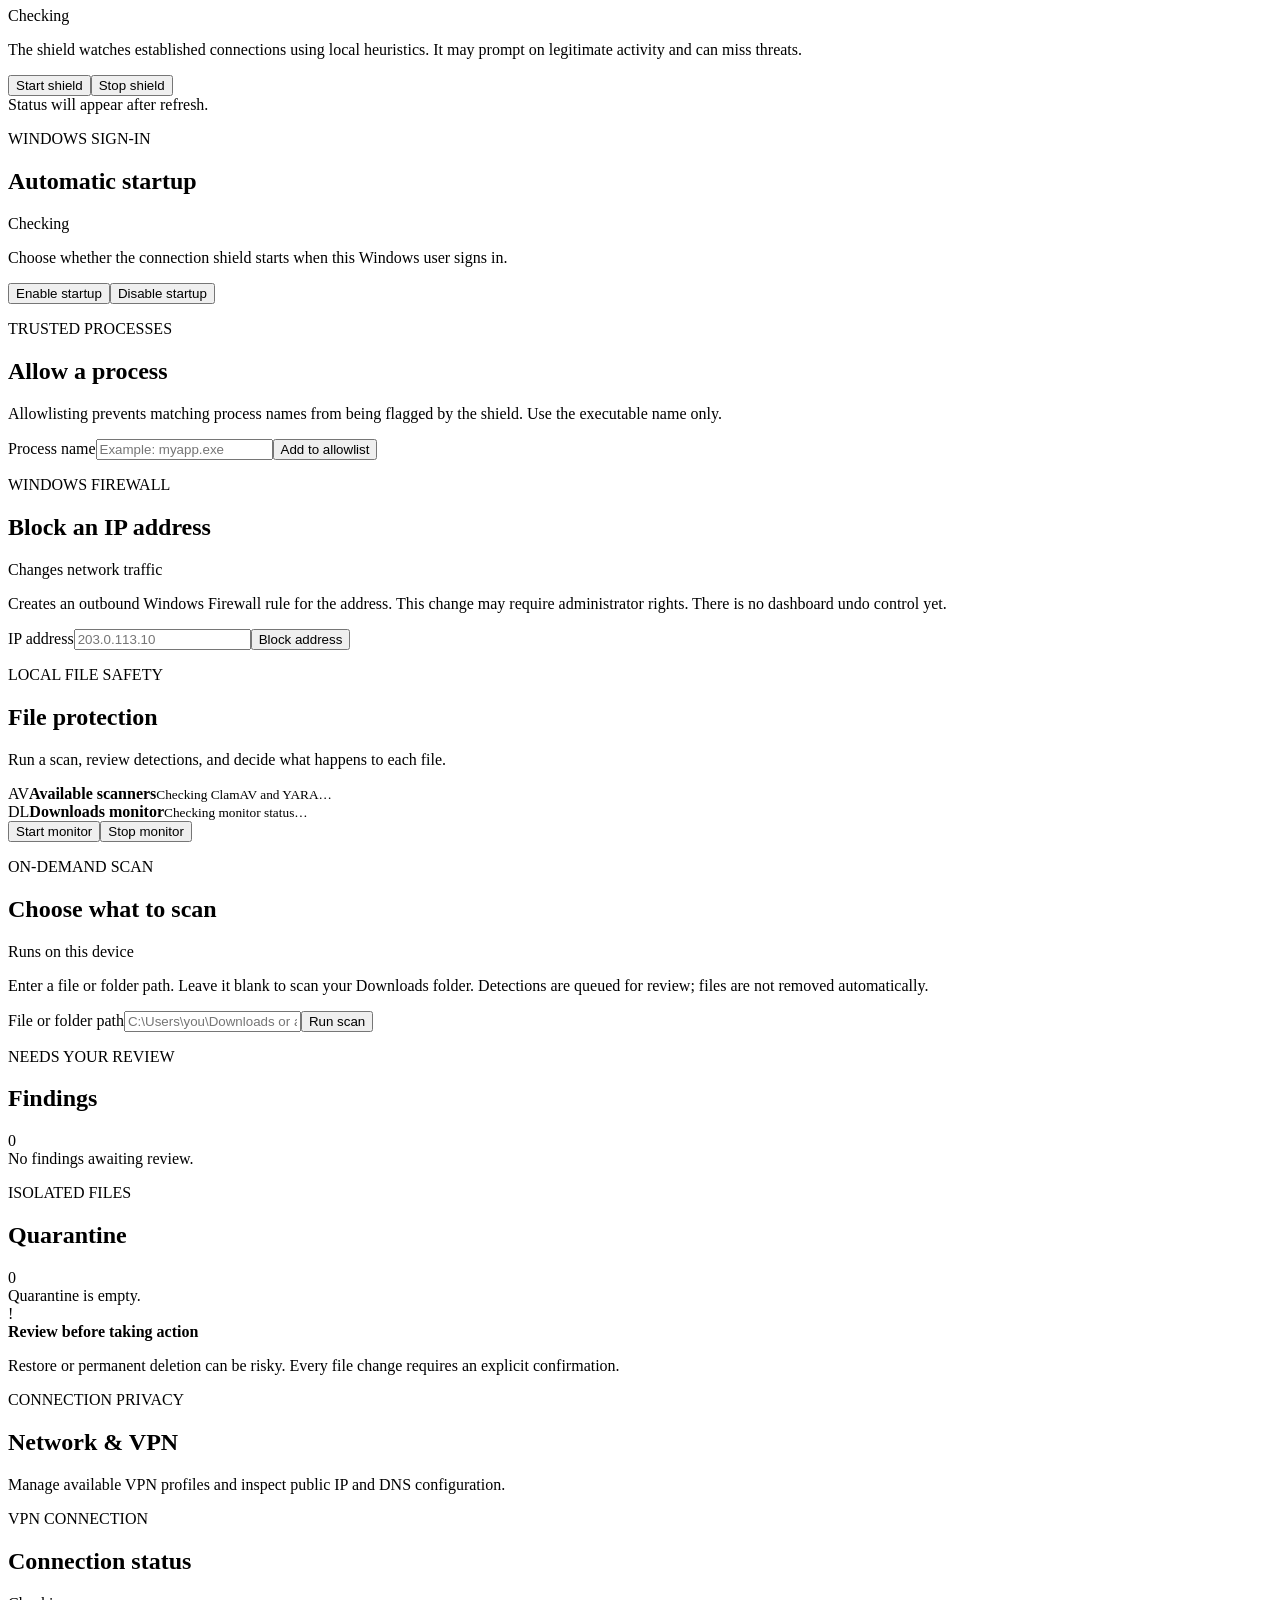
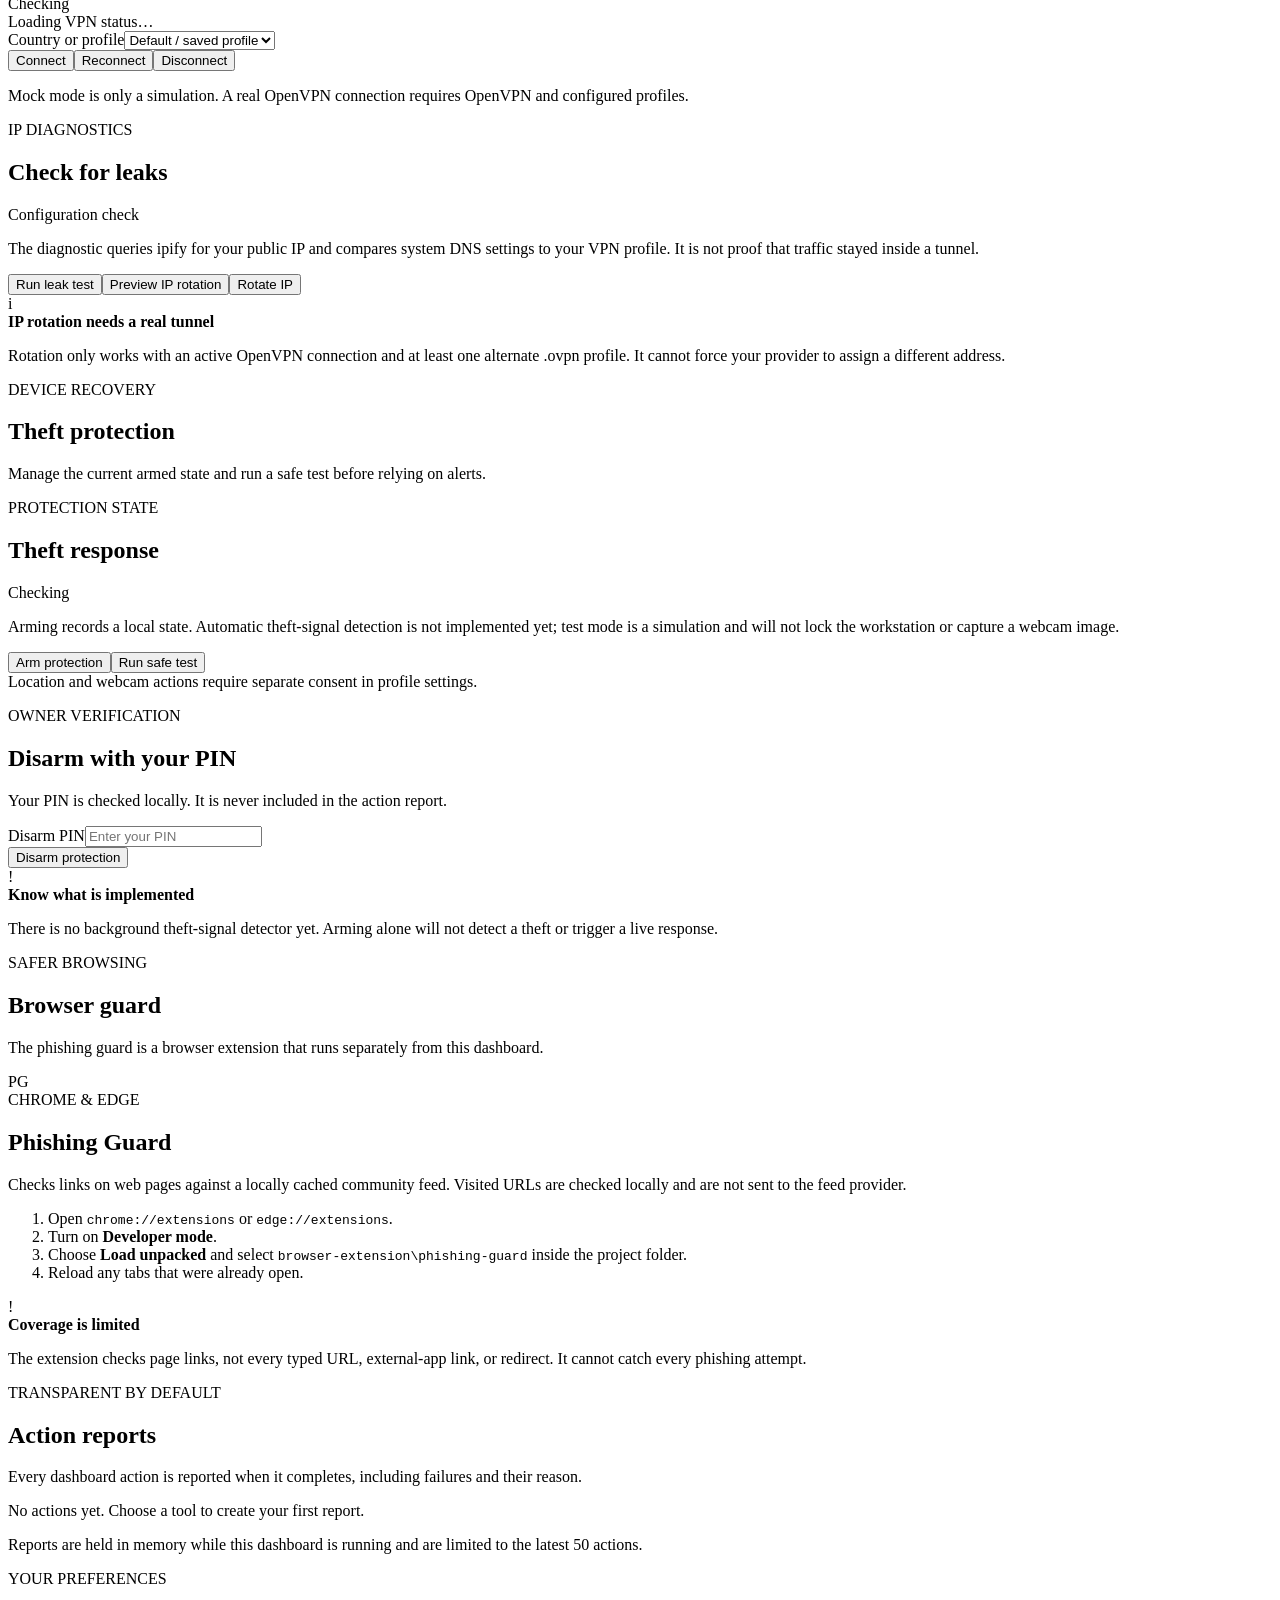
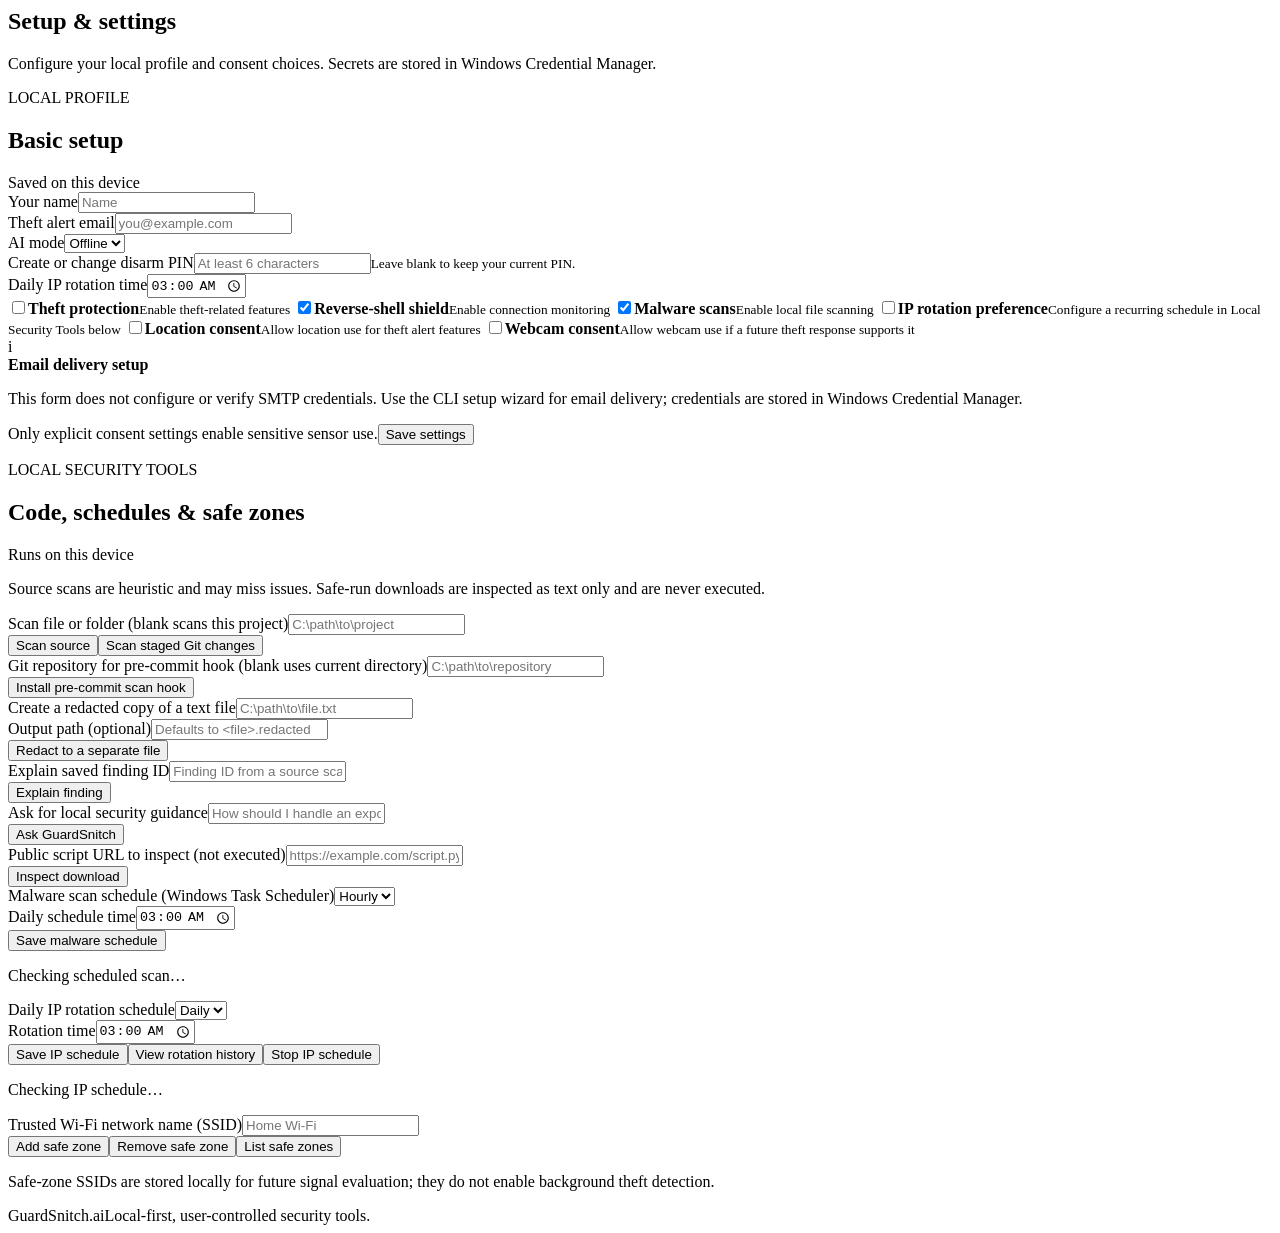
==== commit 4e7ee988: "Implement planned dashboard and CLI features Co-authored-by: Copilot <223556219+Copilot@users.norepl" ====
--- a/guardsnitch/web/templates/index.html
+++ b/guardsnitch/web/templates/index.html
@@ -151,7 +151,7 @@
               <label class="toggle-row"><input type="checkbox" name="theft_protection"><span><strong>Theft protection</strong><small>Enable theft-related features</small></span></label>
               <label class="toggle-row"><input type="checkbox" name="reverse_shell_shield" checked><span><strong>Reverse-shell shield</strong><small>Enable connection monitoring</small></span></label>
               <label class="toggle-row"><input type="checkbox" name="malware_scans" checked><span><strong>Malware scans</strong><small>Enable local file scanning</small></span></label>
-              <label class="toggle-row"><input type="checkbox" name="ip_rotation"><span><strong>IP rotation preference</strong><small>Preference only; scheduling is not implemented</small></span></label>
+              <label class="toggle-row"><input type="checkbox" name="ip_rotation"><span><strong>IP rotation preference</strong><small>Configure a recurring schedule in Local Security Tools below</small></span></label>
               <label class="toggle-row"><input type="checkbox" name="consent_location"><span><strong>Location consent</strong><small>Allow location use for theft alert features</small></span></label>
               <label class="toggle-row"><input type="checkbox" name="consent_webcam"><span><strong>Webcam consent</strong><small>Allow webcam use if a future theft response supports it</small></span></label>
             </div>
@@ -159,19 +159,33 @@
             <div class="form-footer"><span class="micro-copy">Only explicit consent settings enable sensitive sensor use.</span><button class="button button-primary" type="submit">Save settings</button></div>
           </form>
 
-          <article class="panel panel-spaced"><div class="panel-heading"><div><p class="eyebrow">FEATURE AVAILABILITY</p><h2>Planned commands</h2></div><span class="tag tag-warning">Not available yet</span></div><p class="panel-copy">These commands are in the CLI roadmap but are currently placeholders, so this dashboard will not report them as completed:</p>          <div class="planned-list">
-            <button type="button" data-action="scan">Source code scan</button>
-            <button type="button" data-action="redact">Redaction</button>
-            <button type="button" data-action="install-hook">Git hook installer</button>
-            <button type="button" data-action="explain">Finding explanations</button>
-            <button type="button" data-action="ask">AI questions</button>
-            <button type="button" data-action="safe-run">Safe-run inspection</button>
-            <button type="button" data-action="malware.schedule">Malware scheduling</button>
-            <button type="button" data-action="ip.schedule">IP scheduling</button>
-            <button type="button" data-action="ip.history">IP rotation history</button>
-            <button type="button" data-action="ip.stop">IP shield stop</button>
-            <button type="button" data-action="theft.safe-zones">Safe-zone management</button>
-          </div></article>
+          <article class="panel panel-spaced"><div class="panel-heading"><div><p class="eyebrow">LOCAL SECURITY TOOLS</p><h2>Code, schedules & safe zones</h2></div><span class="tag">Runs on this device</span></div>
+            <p class="panel-copy">Source scans are heuristic and may miss issues. Safe-run downloads are inspected as text only and are never executed.</p>
+            <div class="field-row"><label for="source-path">Scan file or folder (blank scans this project)</label><input id="source-path" placeholder="C:\path\to\project" autocomplete="off"></div>
+            <div class="button-row"><button class="button button-primary" data-action="scan">Scan source</button><button class="button button-secondary" data-action="scan" data-staged="true">Scan staged Git changes</button></div>
+            <div class="field-row"><label for="hook-path">Git repository for pre-commit hook (blank uses current directory)</label><input id="hook-path" placeholder="C:\path\to\repository" autocomplete="off"></div>
+            <button class="button button-secondary" data-action="install-hook" data-confirm="Install a Git pre-commit hook in this repository? Existing hook will be preserved and chained.">Install pre-commit scan hook</button>
+            <div class="field-row"><label for="redact-path">Create a redacted copy of a text file</label><input id="redact-path" placeholder="C:\path\to\file.txt" autocomplete="off"></div>
+            <div class="field-row"><label for="redact-output">Output path (optional)</label><input id="redact-output" placeholder="Defaults to <file>.redacted" autocomplete="off"></div>
+            <button class="button button-secondary" data-action="redact">Redact to a separate file</button>
+            <div class="field-row"><label for="finding-id">Explain saved finding ID</label><input id="finding-id" placeholder="Finding ID from a source scan" autocomplete="off"></div>
+            <button class="button button-secondary" data-action="explain">Explain finding</button>
+            <div class="field-row"><label for="security-question">Ask for local security guidance</label><input id="security-question" placeholder="How should I handle an exposed token?" autocomplete="off"></div>
+            <button class="button button-secondary" data-action="ask">Ask GuardSnitch</button>
+            <div class="field-row"><label for="safe-run-url">Public script URL to inspect (not executed)</label><input id="safe-run-url" type="url" placeholder="https://example.com/script.py" autocomplete="url"></div>
+            <button class="button button-secondary" data-action="safe-run">Inspect download</button>
+            <div class="field-row"><label for="malware-interval">Malware scan schedule (Windows Task Scheduler)</label><select id="malware-interval"><option value="hourly">Hourly</option><option value="daily">Daily</option><option value="off">Off</option></select></div>
+            <div class="field-row"><label for="schedule-time">Daily schedule time</label><input id="schedule-time" type="time" value="03:00"></div>
+            <button class="button button-secondary" data-action="malware.schedule">Save malware schedule</button>
+            <p class="micro-copy" id="malware-schedule-status">Checking scheduled scan…</p>
+            <div class="field-row"><label for="ip-schedule">Daily IP rotation schedule</label><select id="ip-schedule"><option value="daily">Daily</option><option value="off">Off</option></select></div>
+            <div class="field-row"><label for="ip-schedule-time">Rotation time</label><input id="ip-schedule-time" type="time" value="03:00"></div>
+            <div class="button-row"><button class="button button-secondary" data-action="ip.schedule">Save IP schedule</button><button class="button button-quiet" data-action="ip.history">View rotation history</button><button class="button button-quiet" data-action="ip.stop">Stop IP schedule</button></div>
+            <p class="micro-copy" id="ip-schedule-status">Checking IP schedule…</p>
+            <div class="field-row"><label for="safe-zone-ssid">Trusted Wi-Fi network name (SSID)</label><input id="safe-zone-ssid" maxlength="32" placeholder="Home Wi-Fi"></div>
+            <div class="button-row"><button class="button button-secondary" data-action="theft.safe-zones.add">Add safe zone</button><button class="button button-quiet" data-action="theft.safe-zones.remove">Remove safe zone</button><button class="button button-quiet" data-action="theft.safe-zones">List safe zones</button></div>
+            <p class="micro-copy">Safe-zone SSIDs are stored locally for future signal evaluation; they do not enable background theft detection.</p>
+          </article>
         </section>
 
         <footer class="footer"><span>GuardSnitch.ai</span><span>Local-first, user-controlled security tools.</span></footer>
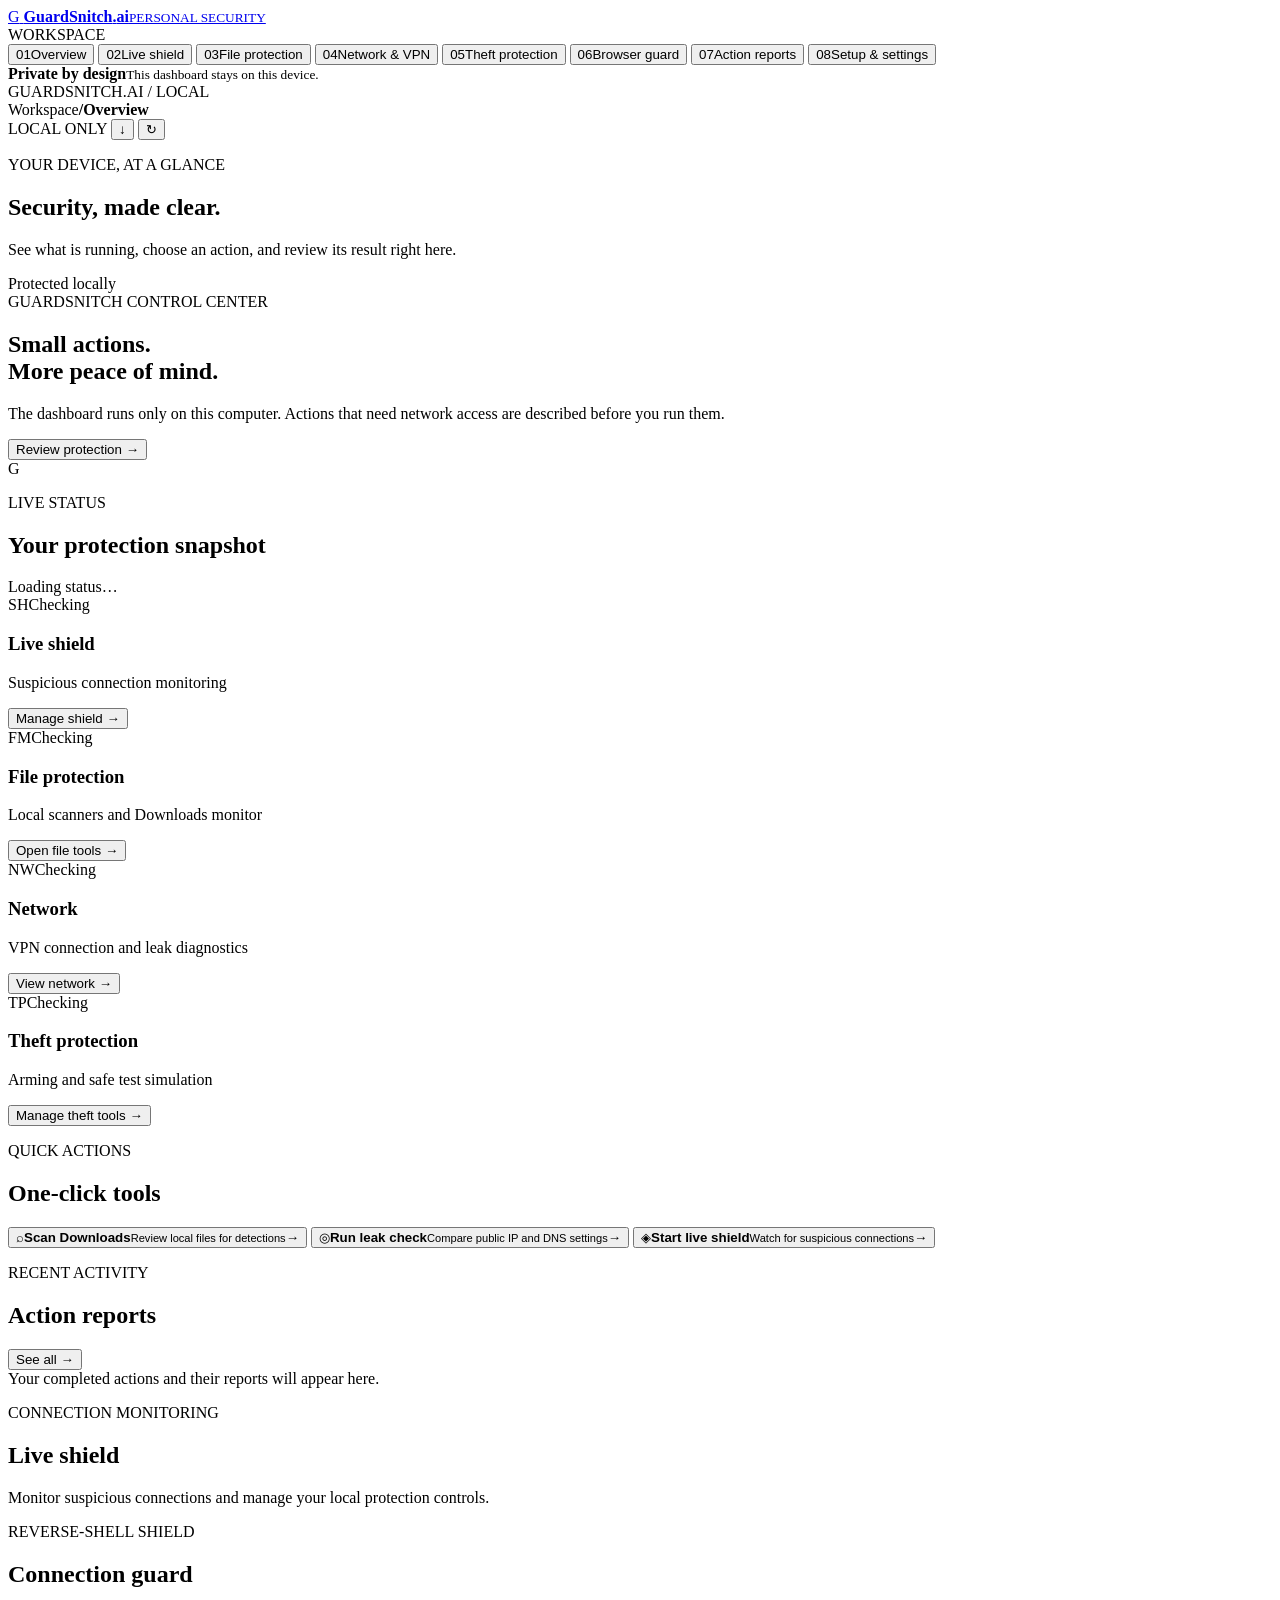
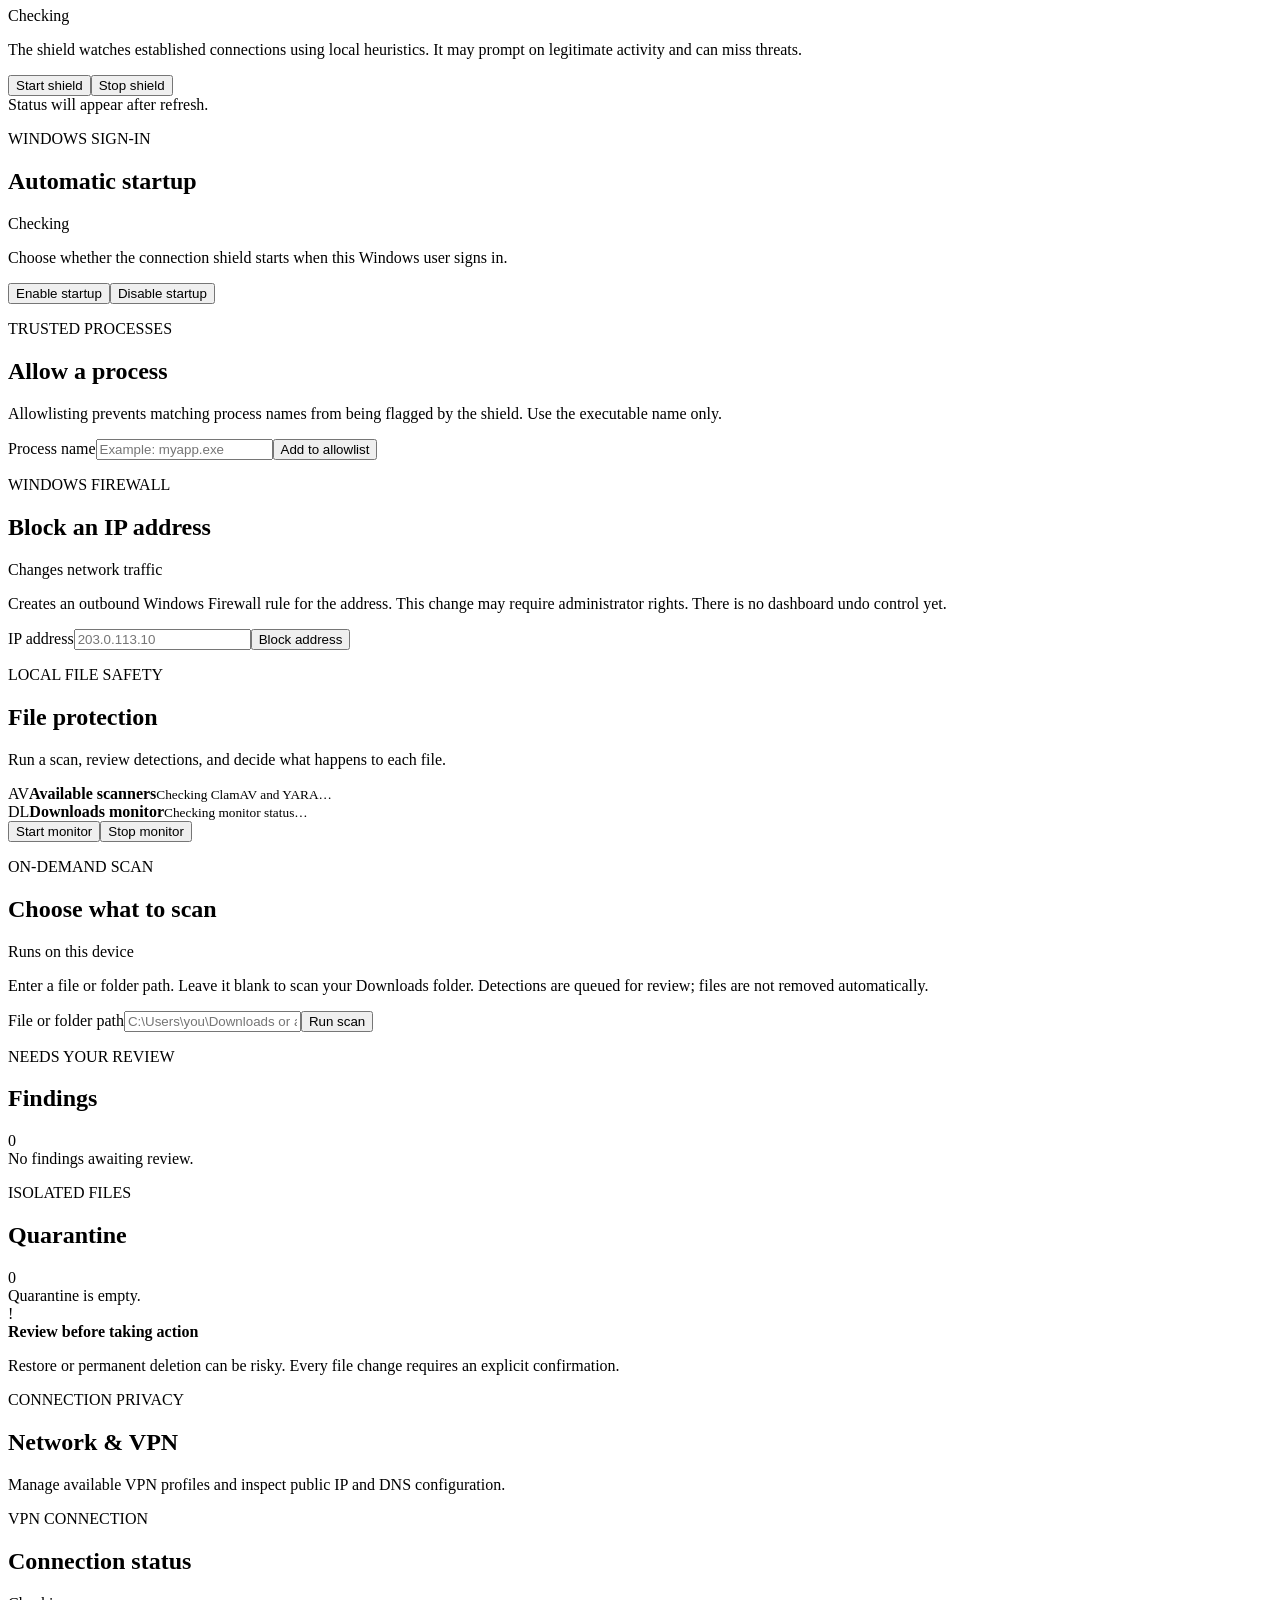
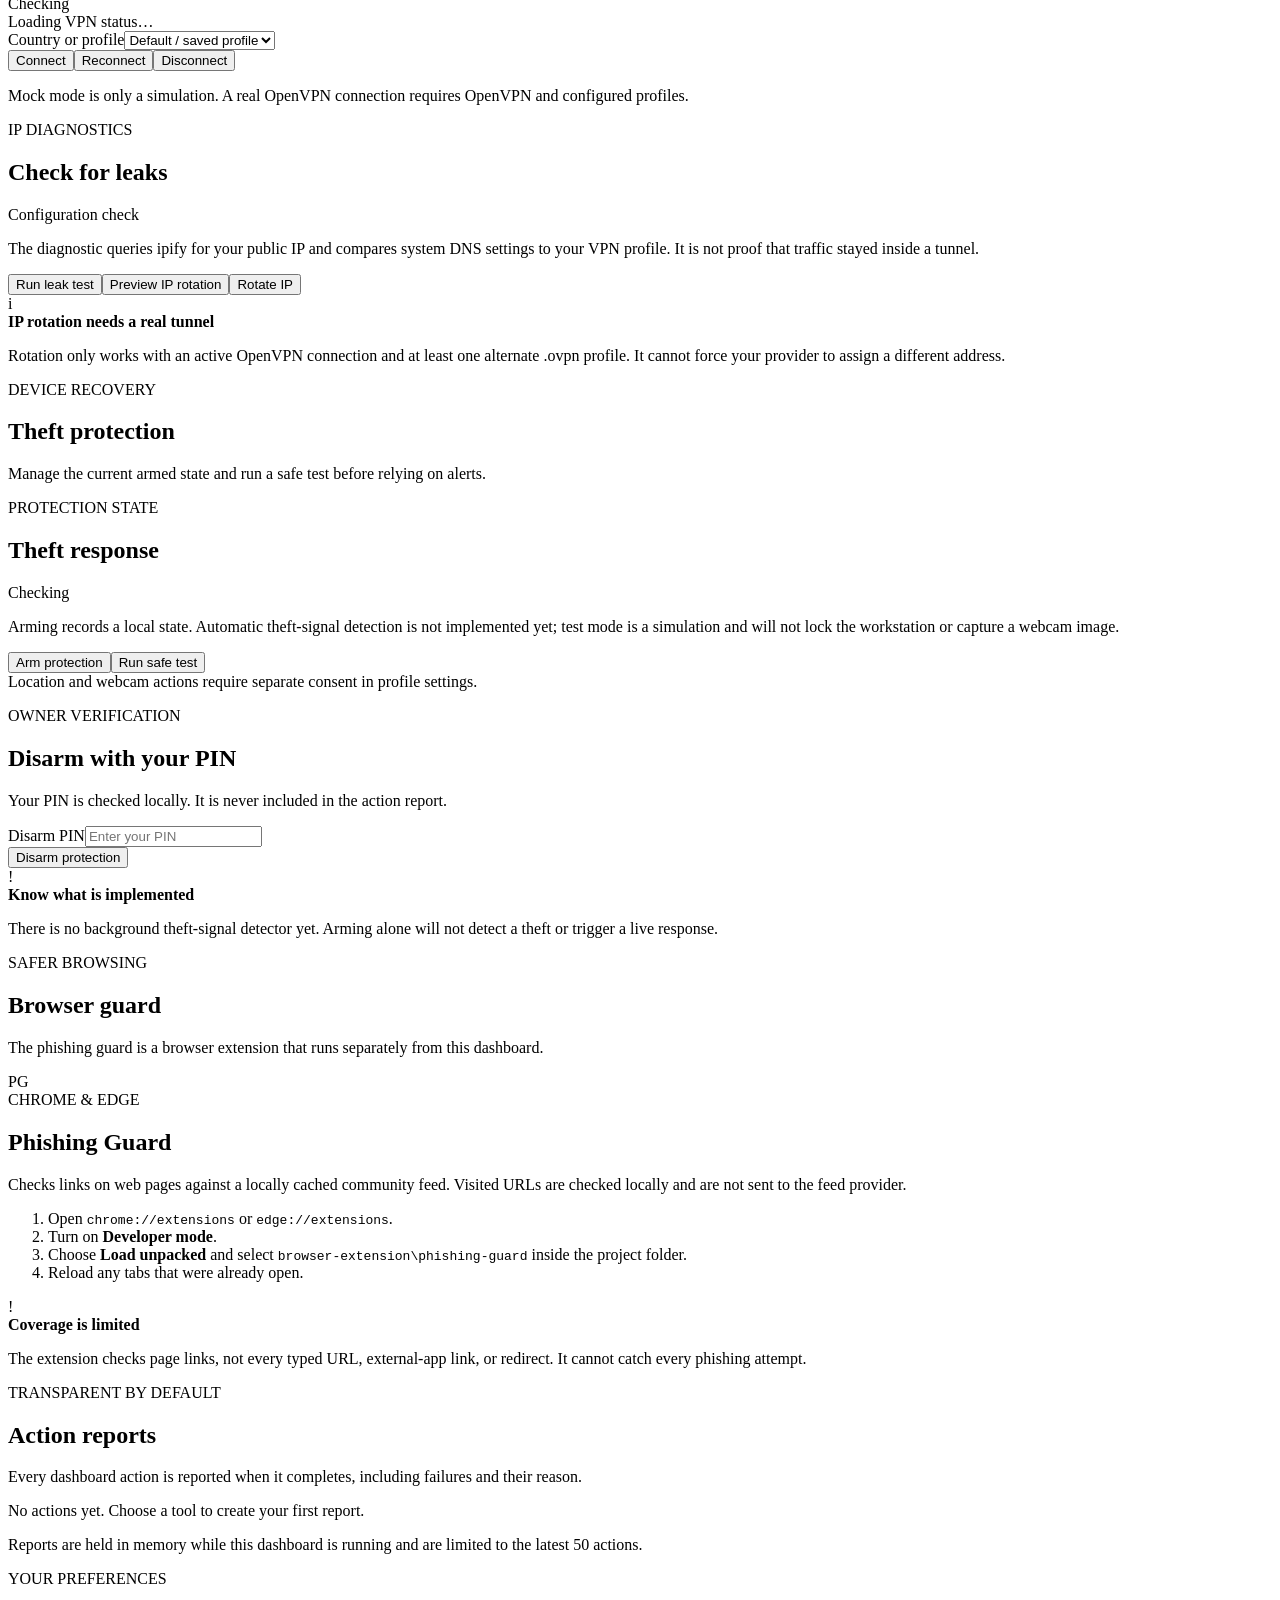
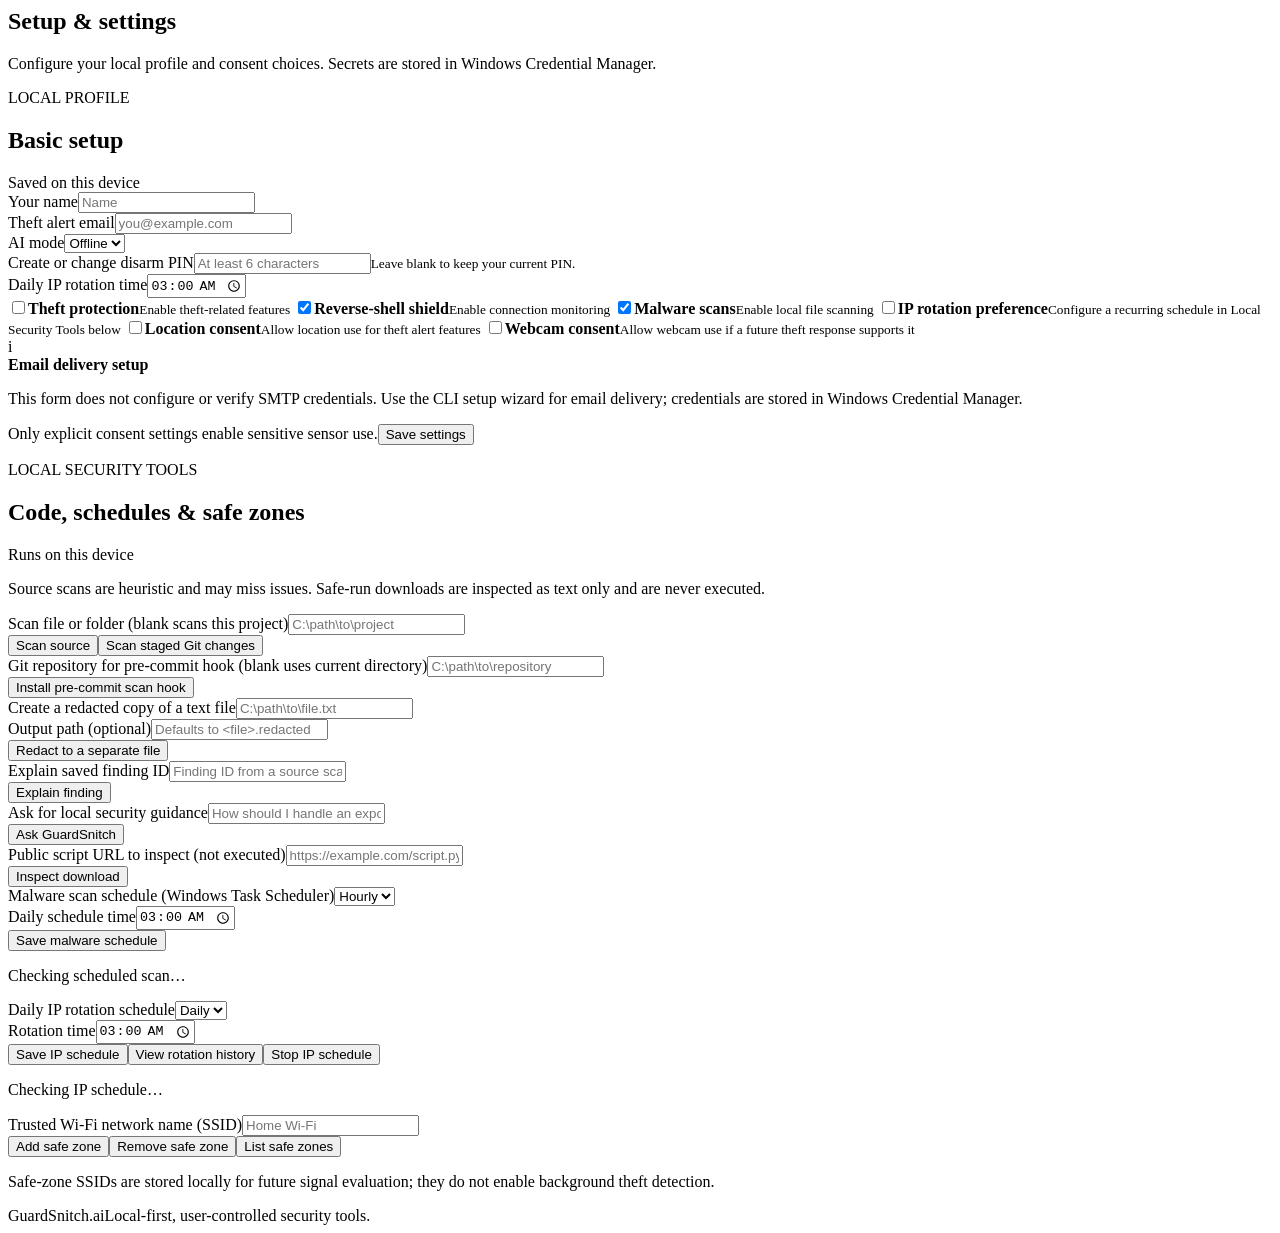
==== commit b1239488: "Add trusted self-update option Co-authored-by: Copilot <223556219+Copilot@users.noreply.github.com>" ====
--- a/guardsnitch/web/templates/index.html
+++ b/guardsnitch/web/templates/index.html
@@ -37,6 +37,7 @@
         <div class="breadcrumb"><span>Workspace</span><b>/</b><strong id="page-title">Overview</strong></div>
         <div class="top-actions">
           <span class="local-badge"><span class="pulse"></span>LOCAL ONLY</span>
+          <button class="icon-button update-button" id="update-button" title="Check for updates" aria-label="Check for updates"><span aria-hidden="true">↓</span><span class="update-dot" id="update-dot" hidden></span></button>
           <button class="icon-button" id="refresh-button" title="Refresh dashboard" aria-label="Refresh dashboard">↻</button>
         </div>
       </header>
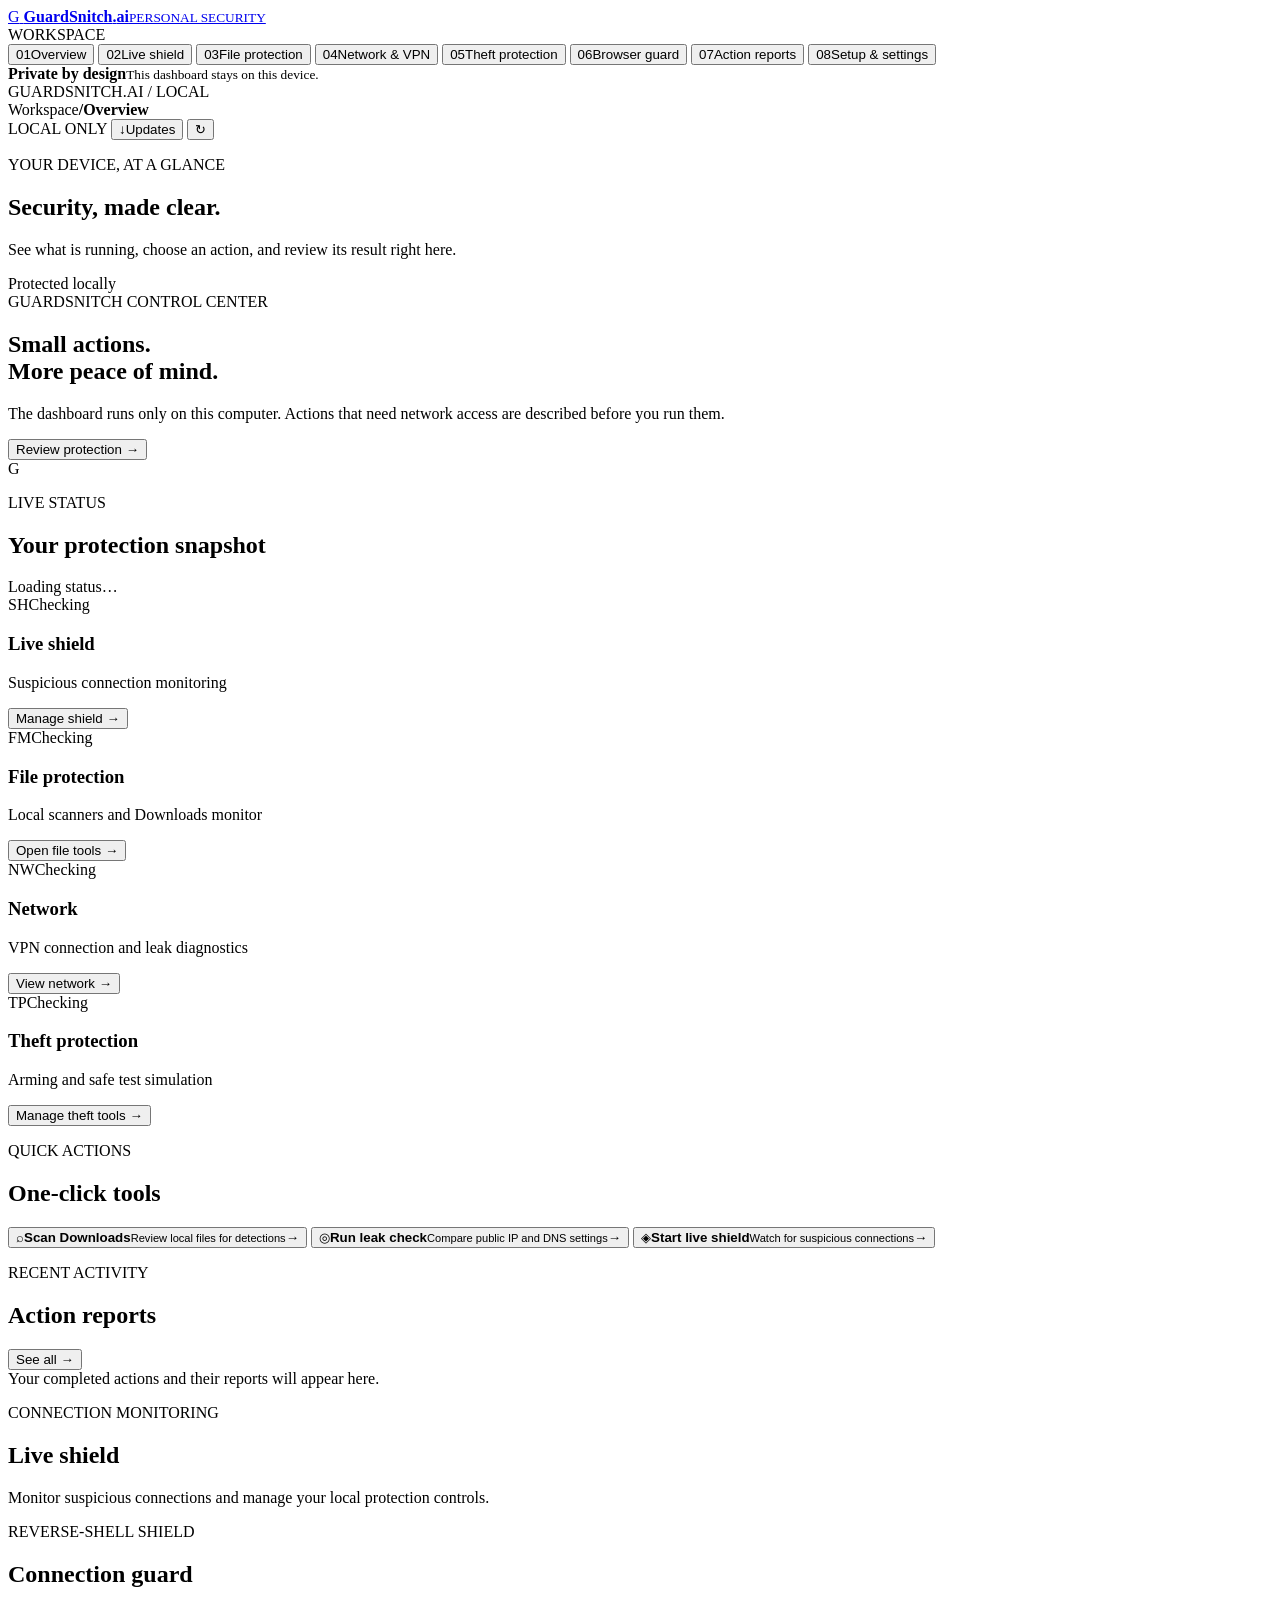
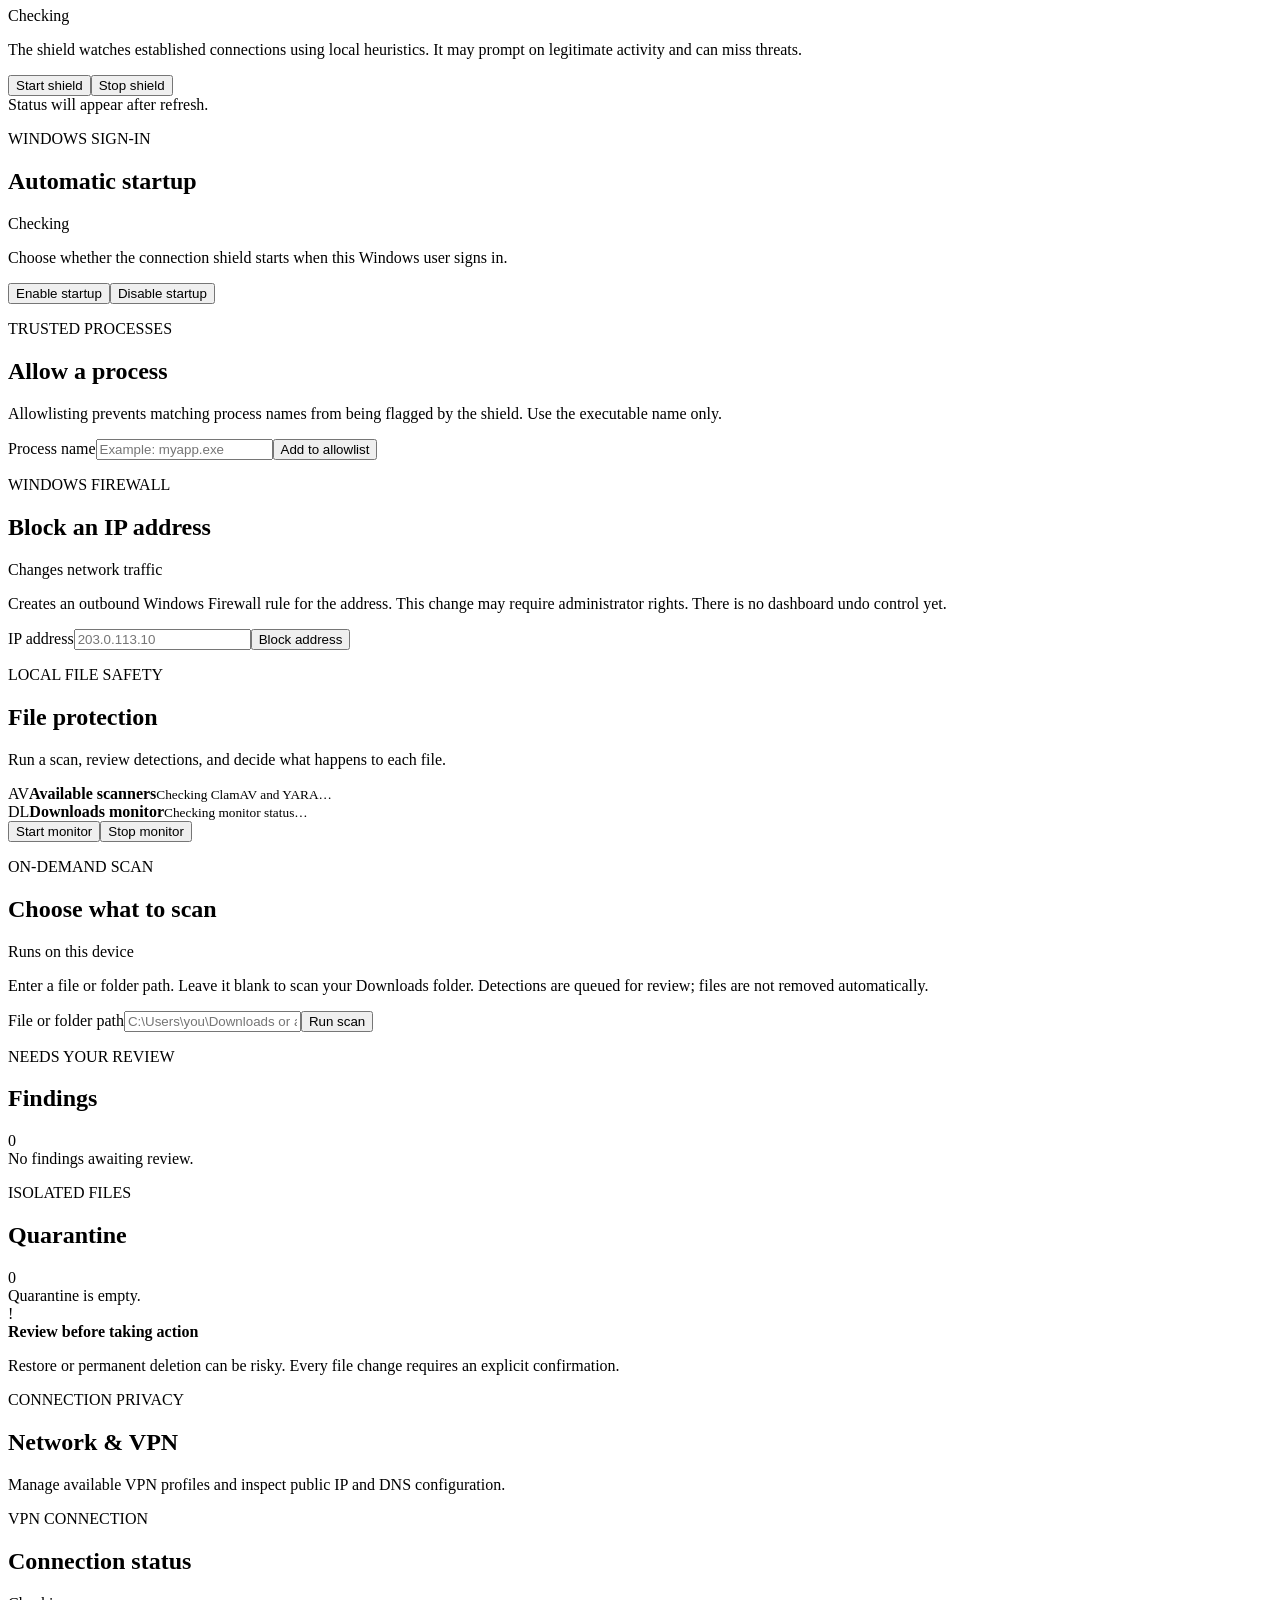
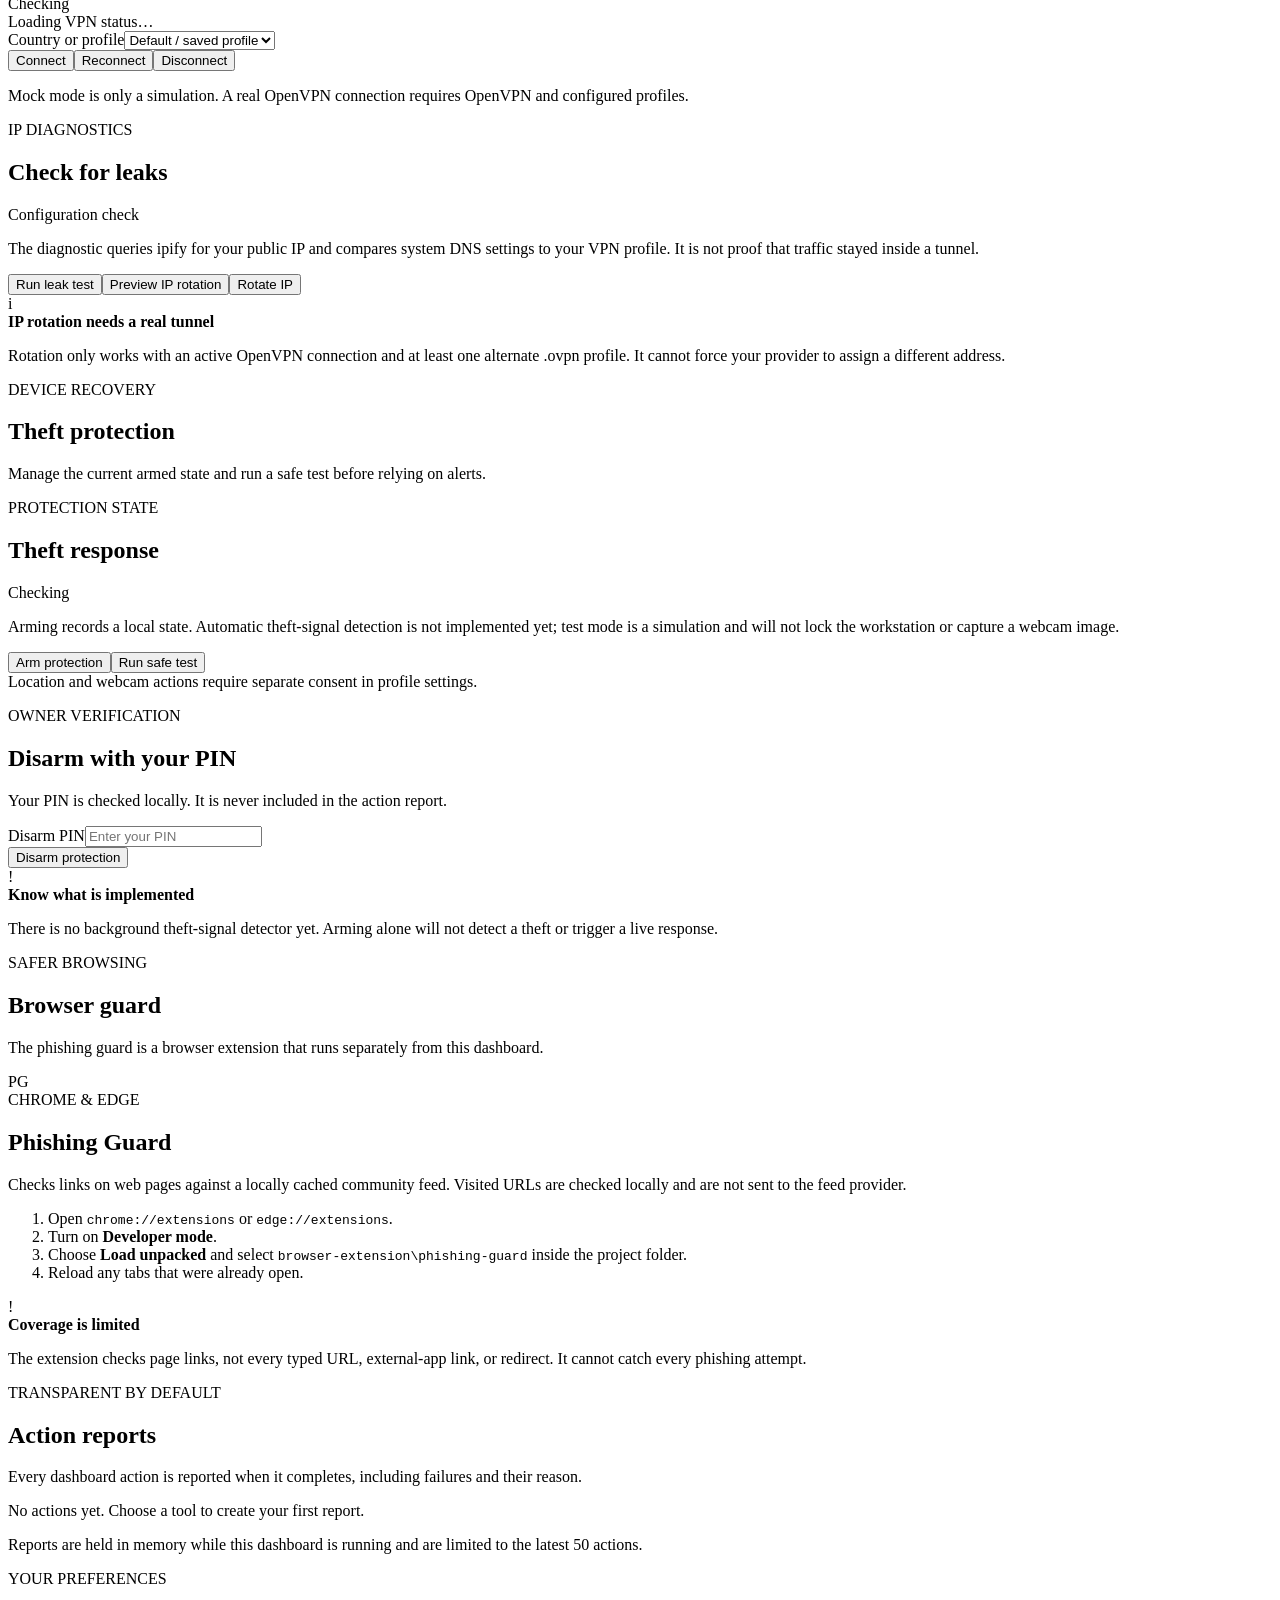
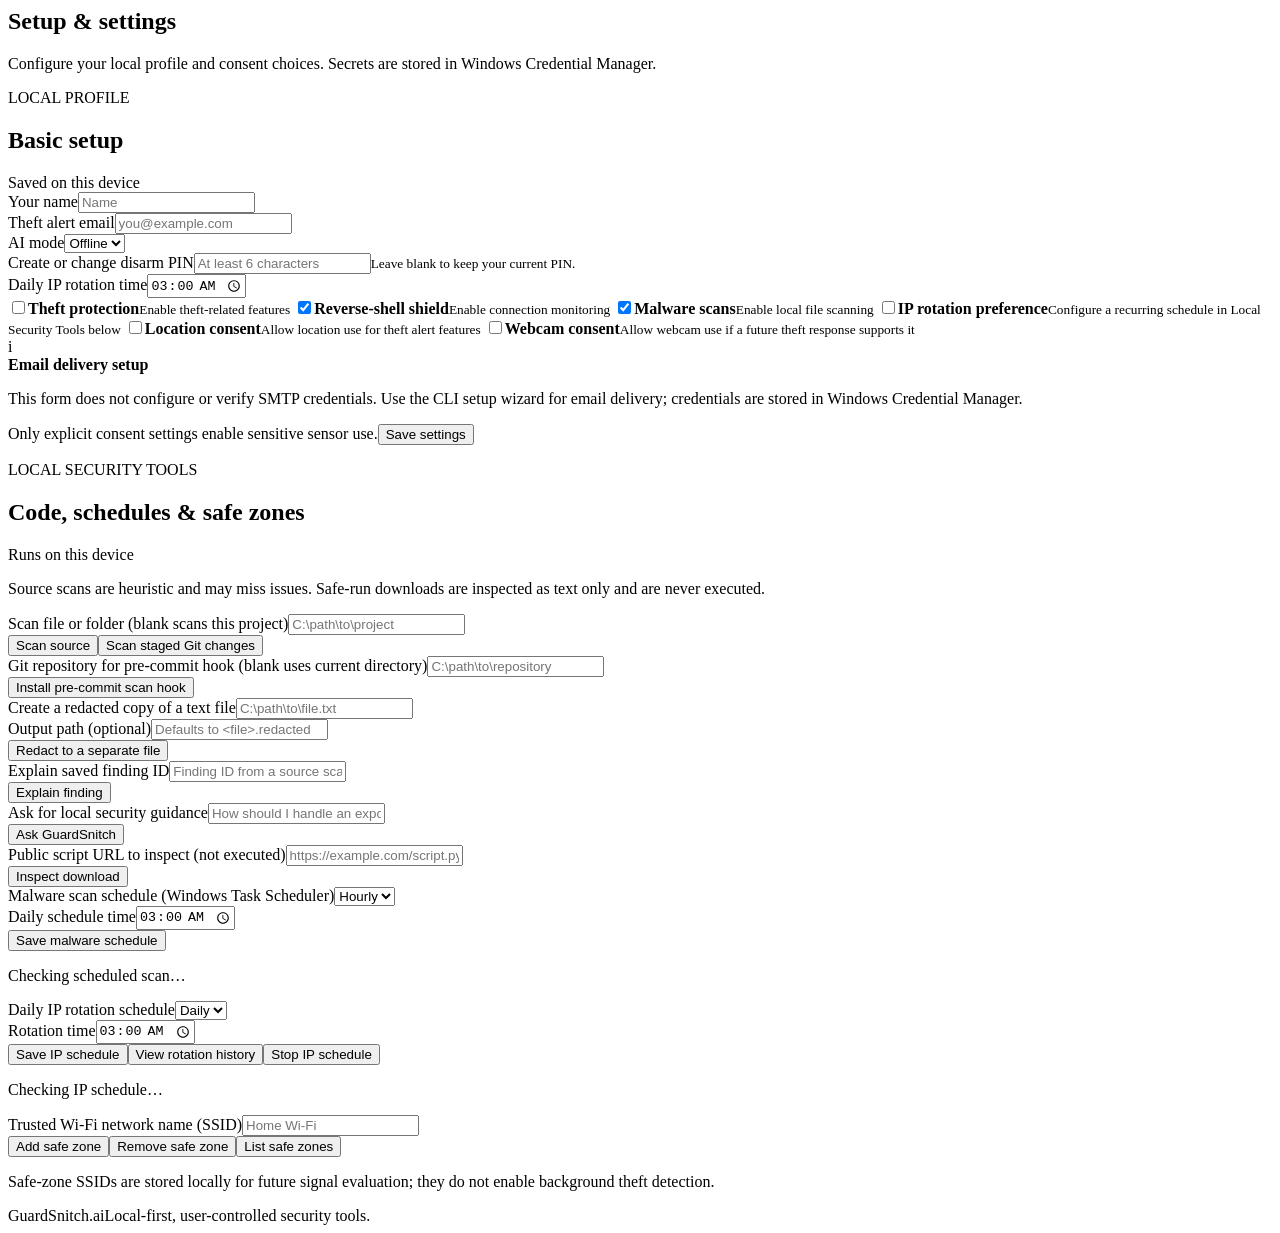
==== commit 53272e6d: "Label dashboard update control Co-authored-by: Copilot <223556219+Copilot@users.noreply.github.com>" ====
--- a/guardsnitch/web/templates/index.html
+++ b/guardsnitch/web/templates/index.html
@@ -37,7 +37,7 @@
         <div class="breadcrumb"><span>Workspace</span><b>/</b><strong id="page-title">Overview</strong></div>
         <div class="top-actions">
           <span class="local-badge"><span class="pulse"></span>LOCAL ONLY</span>
-          <button class="icon-button update-button" id="update-button" title="Check for updates" aria-label="Check for updates"><span aria-hidden="true">↓</span><span class="update-dot" id="update-dot" hidden></span></button>
+          <button class="icon-button update-button" id="update-button" title="Check for updates" aria-label="Check for updates"><span aria-hidden="true">↓</span><span>Updates</span><span class="update-dot" id="update-dot" hidden></span></button>
           <button class="icon-button" id="refresh-button" title="Refresh dashboard" aria-label="Refresh dashboard">↻</button>
         </div>
       </header>
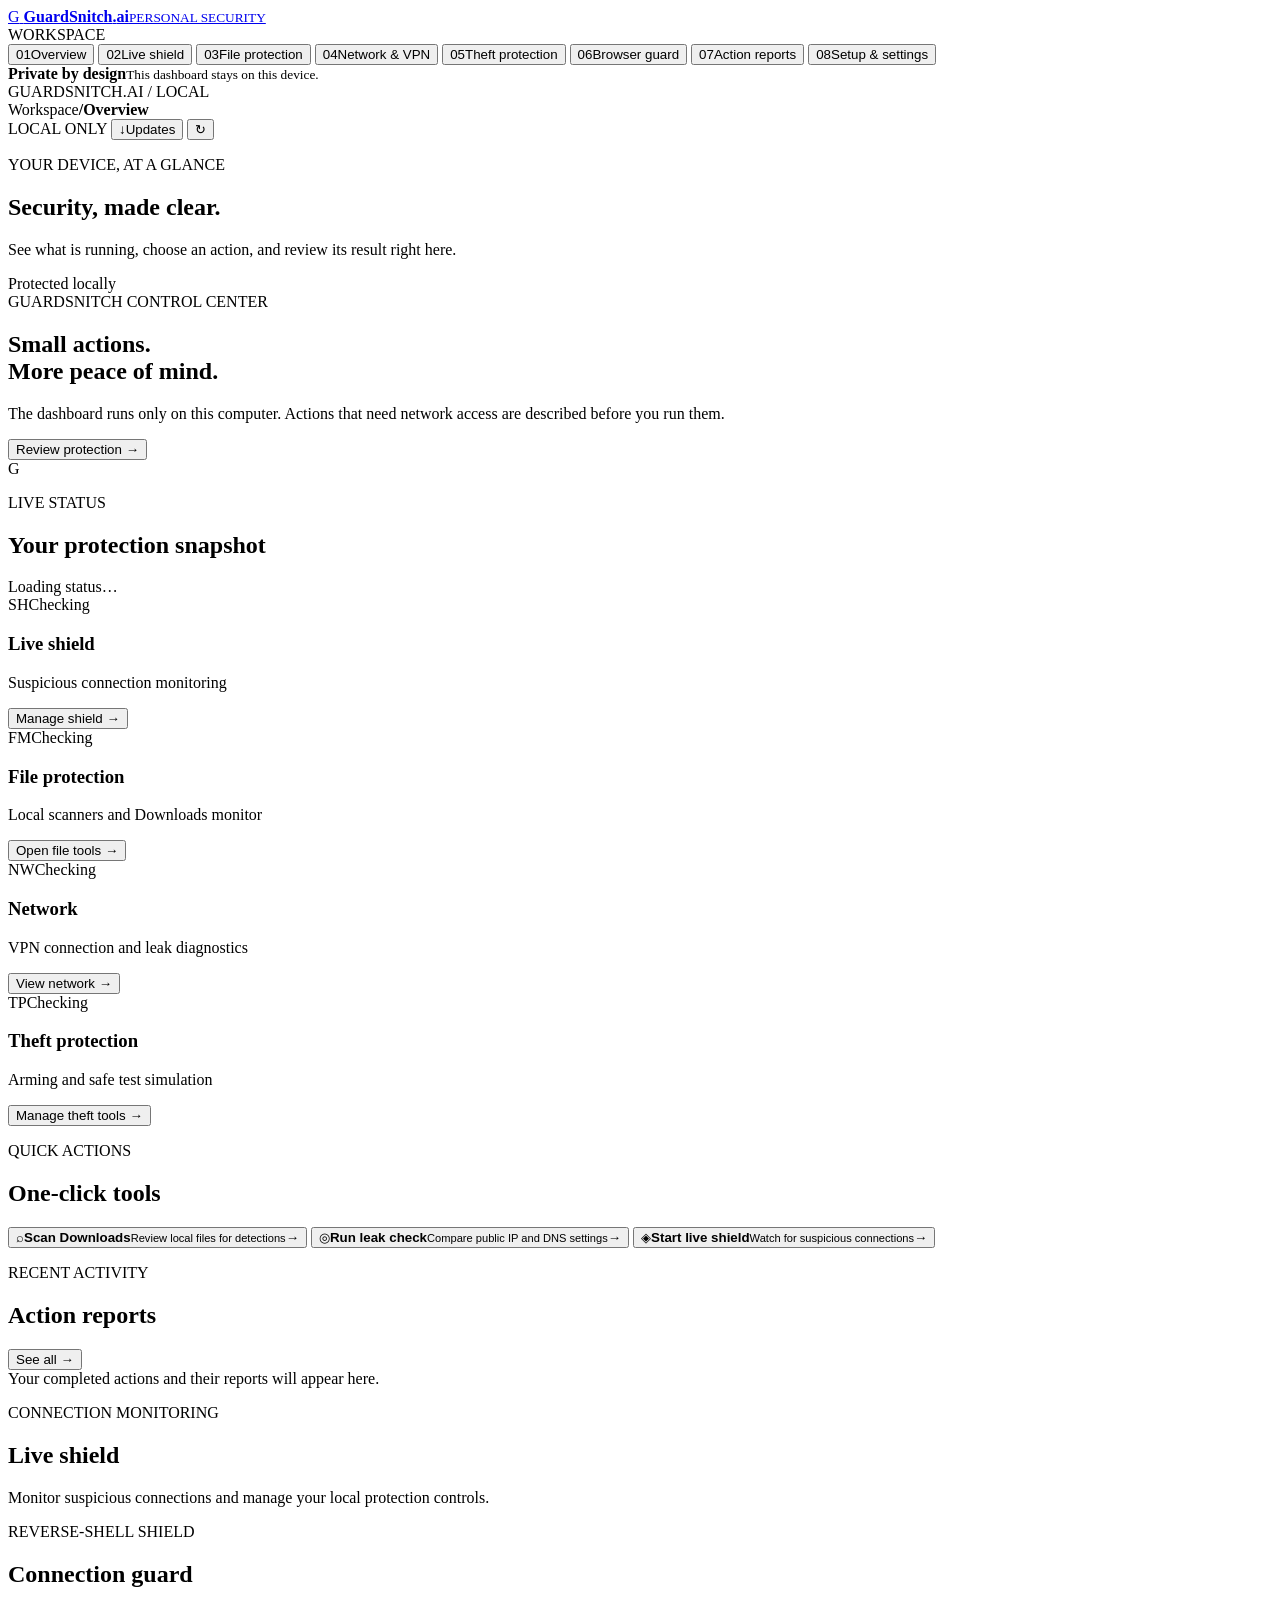
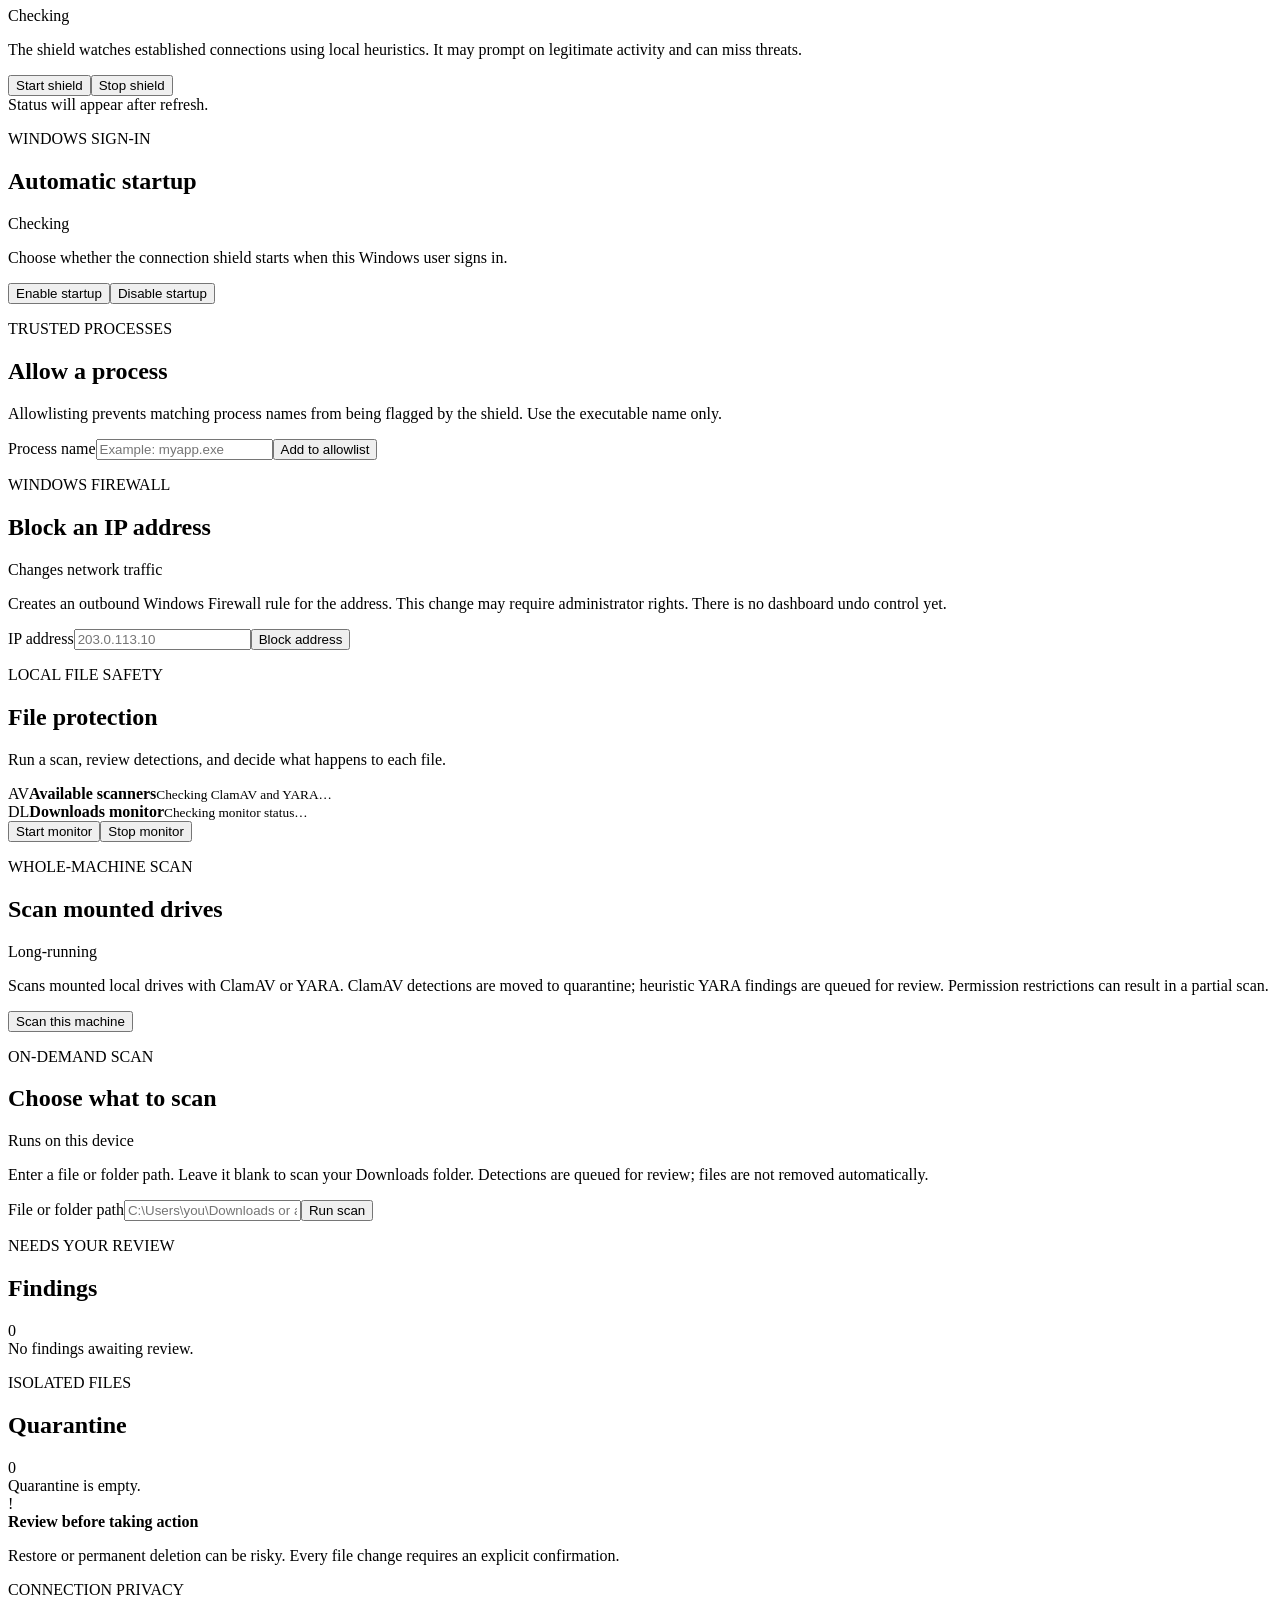
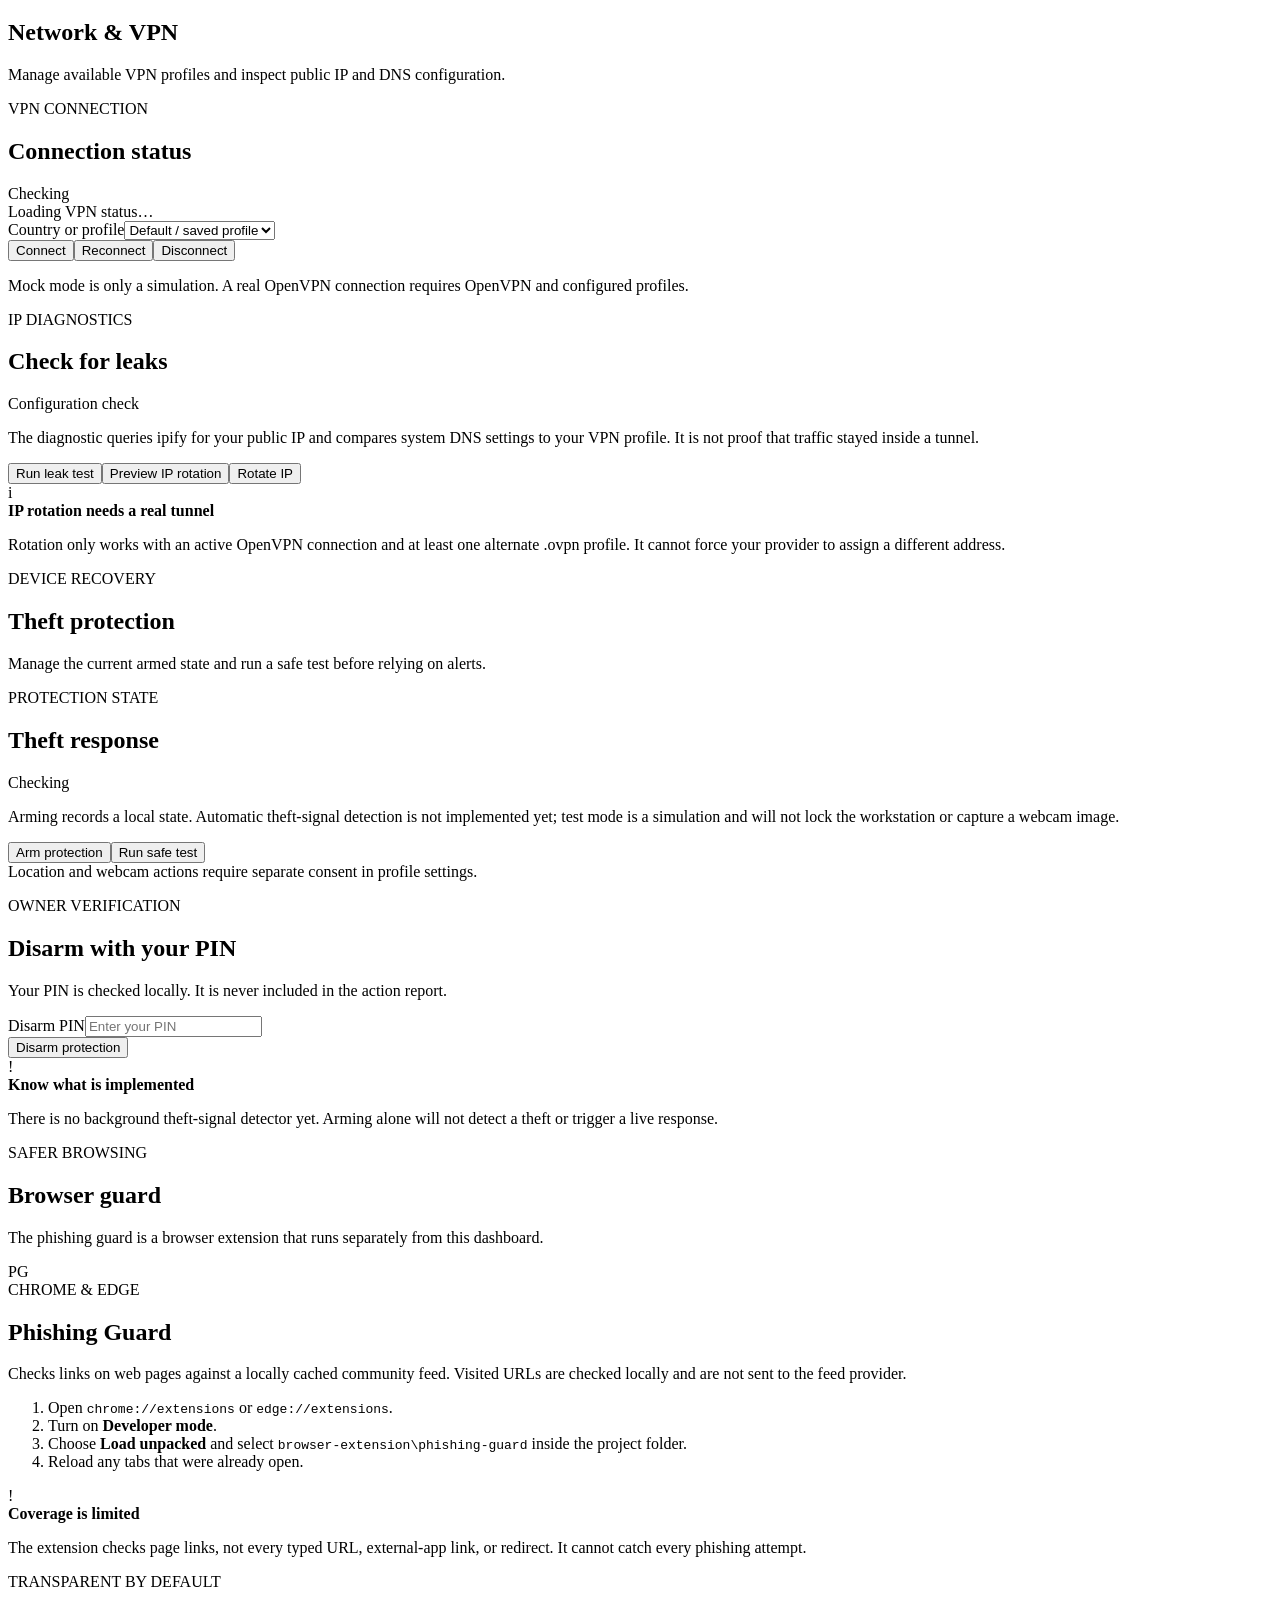
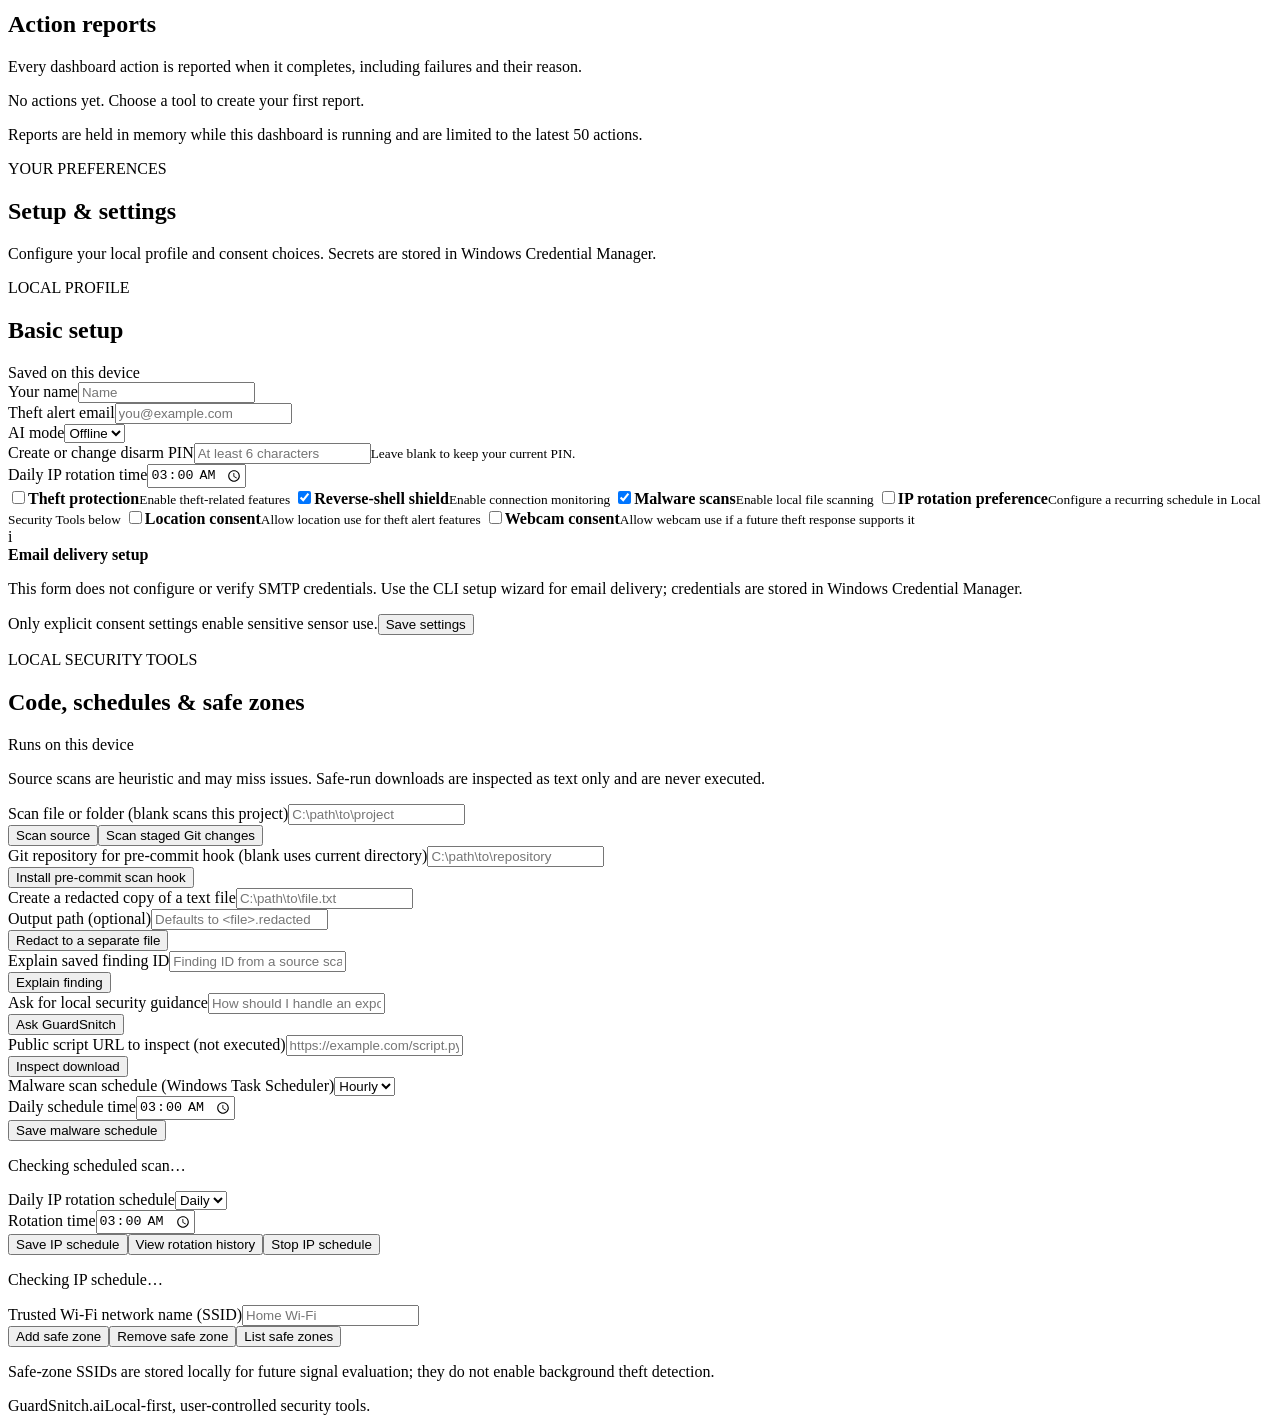
==== commit a9334c09: "Add whole-machine malware scan workflow Co-authored-by: Copilot <223556219+Copilot@users.noreply.git" ====
--- a/guardsnitch/web/templates/index.html
+++ b/guardsnitch/web/templates/index.html
@@ -100,6 +100,7 @@
         <section class="view" id="view-malware">
           <div class="page-intro"><p class="eyebrow">LOCAL FILE SAFETY</p><h1>File protection</h1><p class="lede">Run a scan, review detections, and decide what happens to each file.</p></div>
           <div class="status-strip"><div><span class="status-icon violet">AV</span><span><strong>Available scanners</strong><small id="scanner-details">Checking ClamAV and YARA…</small></span></div><div><span class="status-icon cyan">DL</span><span><strong>Downloads monitor</strong><small id="monitor-details">Checking monitor status…</small></span></div><div class="button-row"><button class="button button-secondary" data-action="malware.monitor.start">Start monitor</button><button class="button button-quiet" data-action="malware.monitor.stop" data-confirm="Stop scanning completed files in Downloads?">Stop monitor</button></div></div>
+          <article class="panel panel-spaced"><div class="panel-heading"><div><p class="eyebrow">WHOLE-MACHINE SCAN</p><h2>Scan mounted drives</h2></div><span class="tag tag-warning">Long-running</span></div><p class="panel-copy">Scans mounted local drives with ClamAV or YARA. ClamAV detections are moved to quarantine; heuristic YARA findings are queued for review. Permission restrictions can result in a partial scan.</p><button class="button button-danger" data-action="malware.scan-machine" data-confirm="Scan all mounted local drives now? Confirmed ClamAV detections will be moved to quarantine. This may take a long time and use significant system resources.">Scan this machine</button></article>
           <article class="panel panel-spaced"><div class="panel-heading"><div><p class="eyebrow">ON-DEMAND SCAN</p><h2>Choose what to scan</h2></div><span class="tag">Runs on this device</span></div><p class="panel-copy">Enter a file or folder path. Leave it blank to scan your Downloads folder. Detections are queued for review; files are not removed automatically.</p><div class="inline-form"><label class="sr-only" for="scan-path">File or folder path</label><input id="scan-path" placeholder="C:\Users\you\Downloads or a file path" autocomplete="off"><button class="button button-primary" data-action="malware.scan">Run scan</button></div></article>
           <div class="two-column panel-spaced">
             <article class="panel"><div class="panel-heading"><div><p class="eyebrow">NEEDS YOUR REVIEW</p><h2>Findings</h2></div><span class="count-badge" id="findings-count">0</span></div><div class="data-list" id="findings-list"><div class="empty-state">No findings awaiting review.</div></div></article>
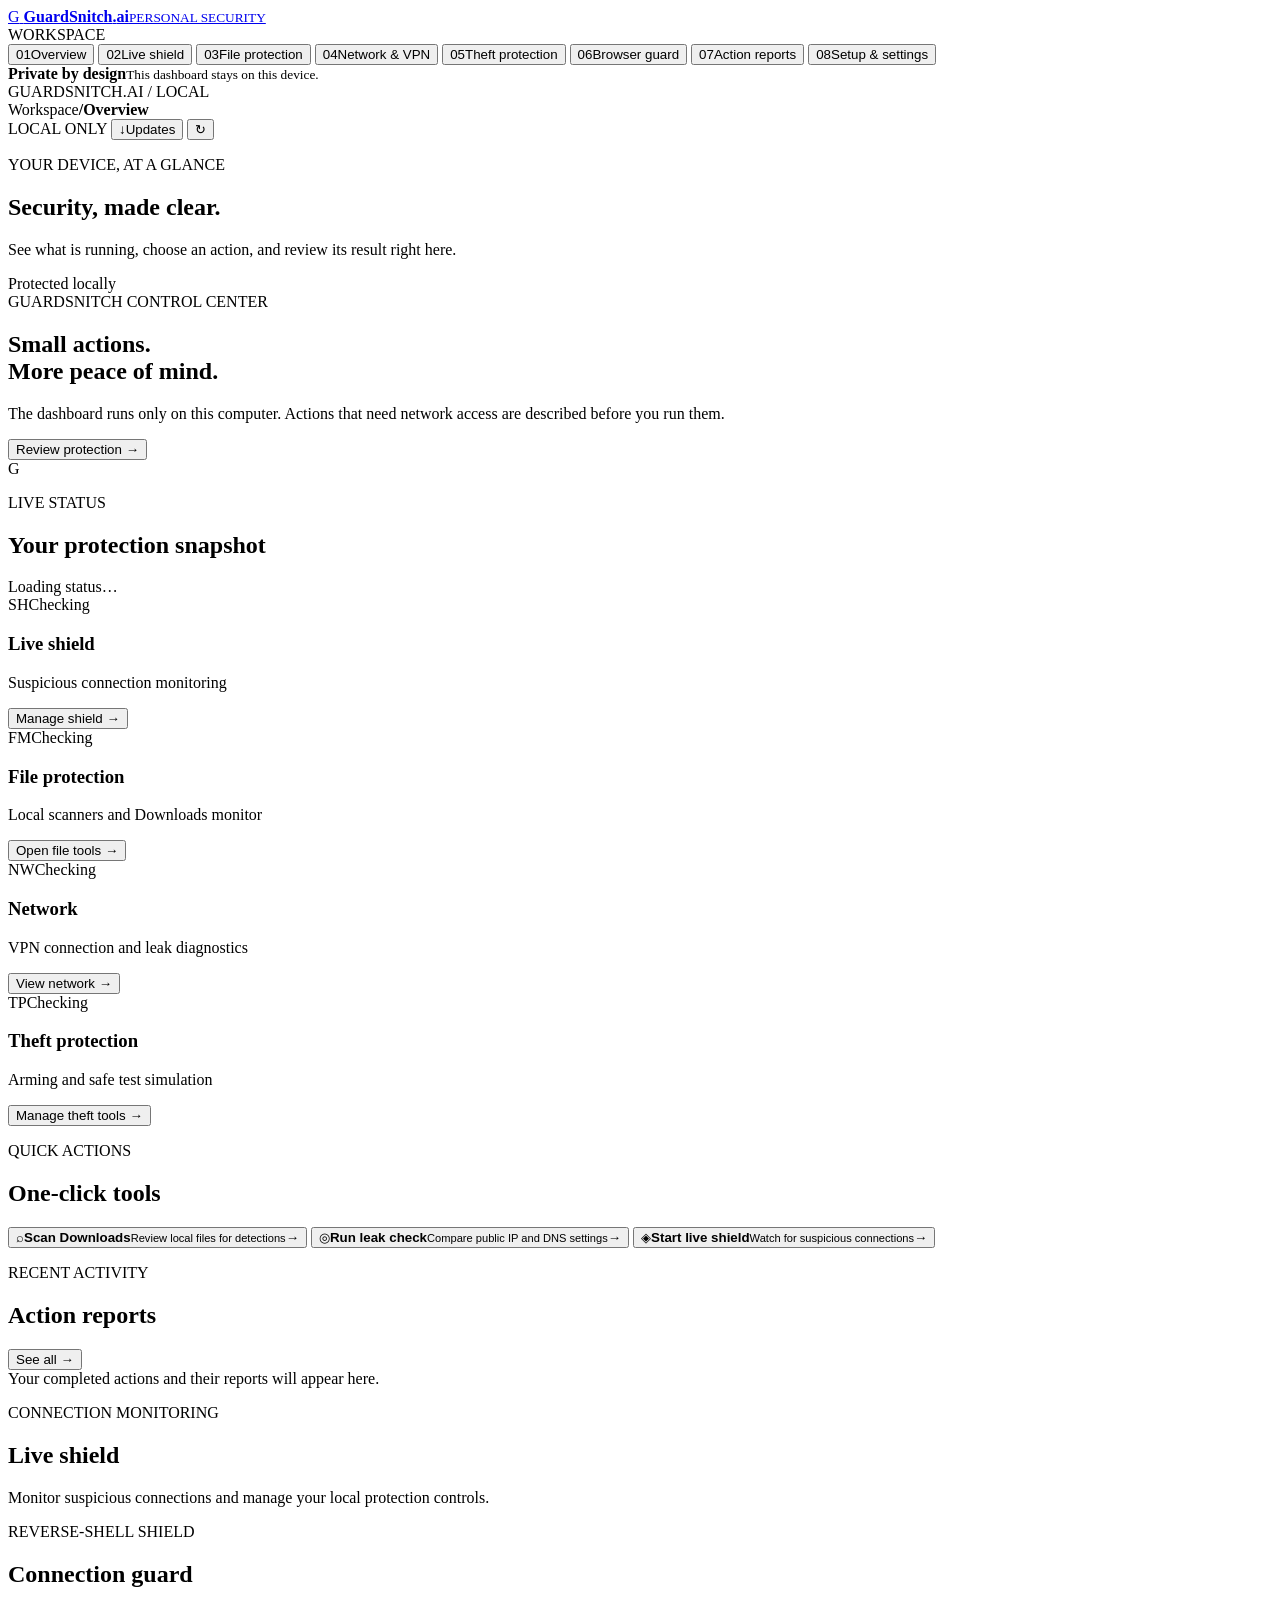
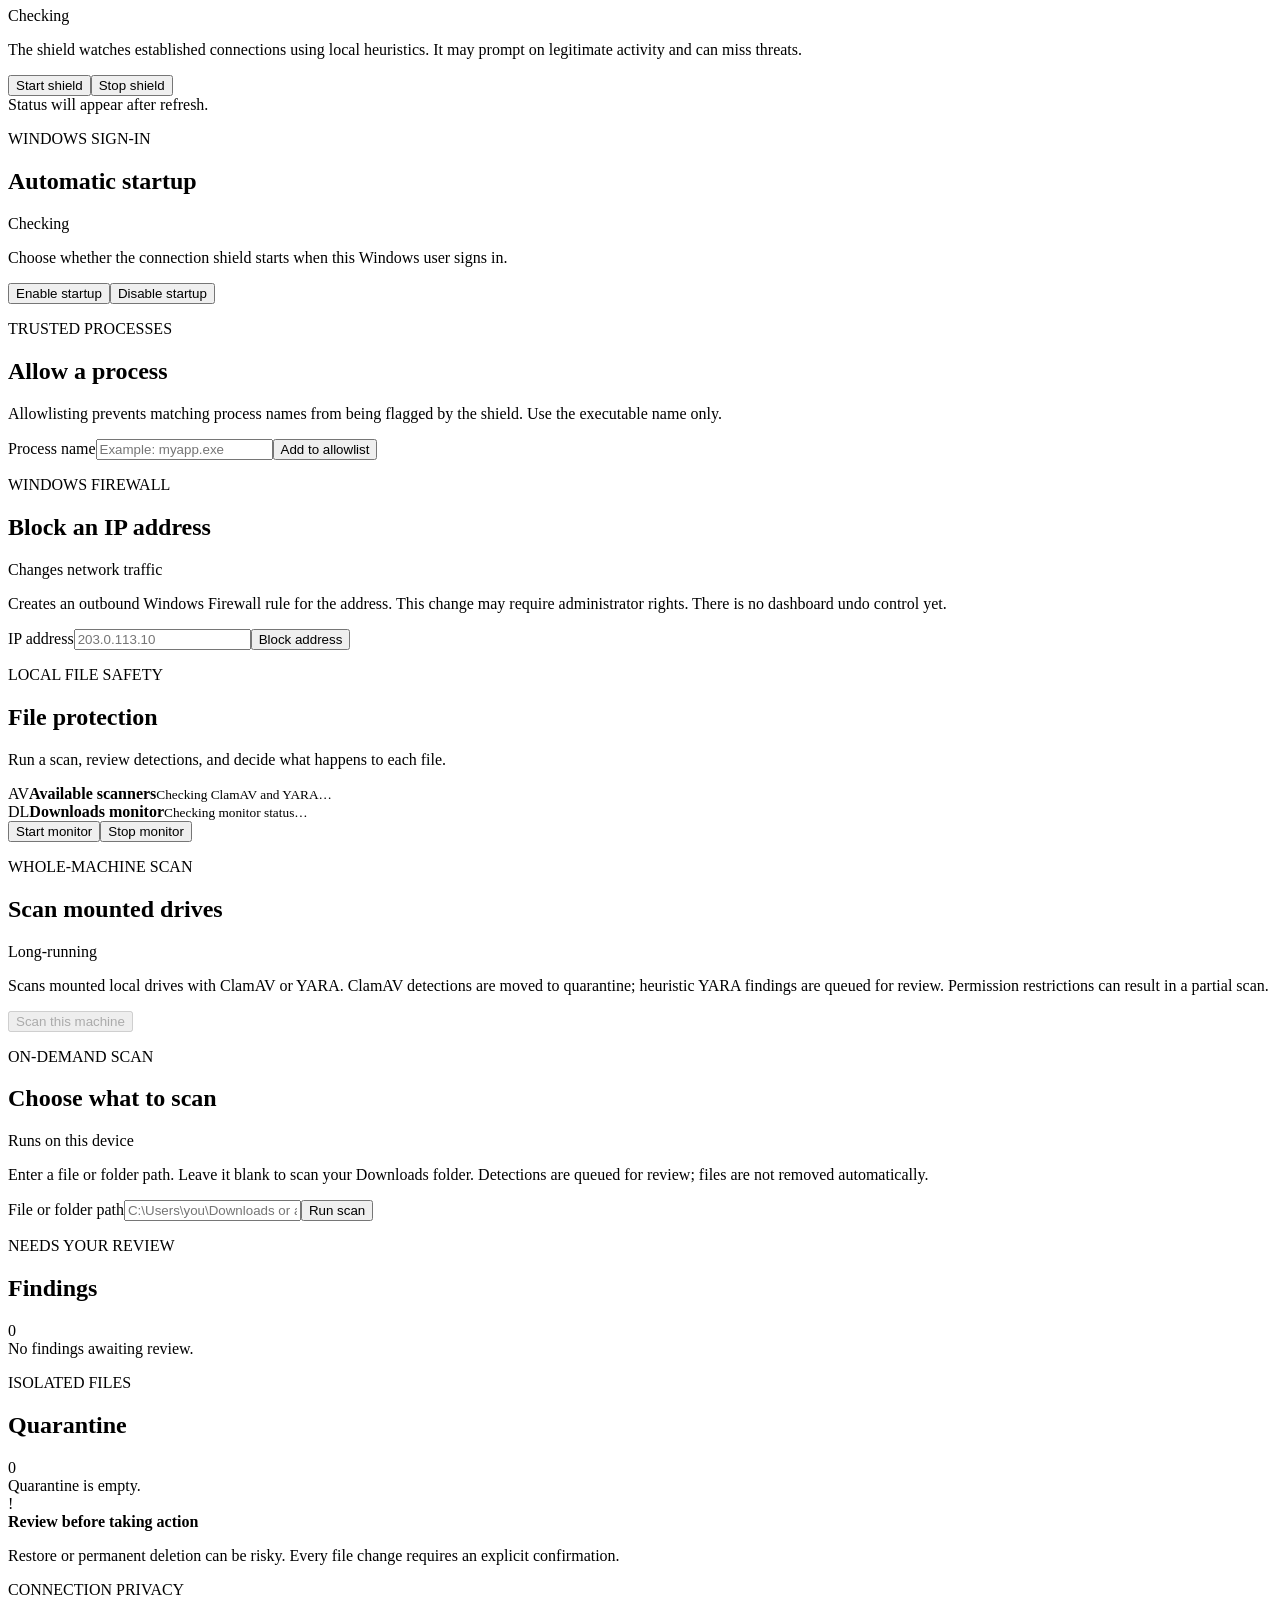
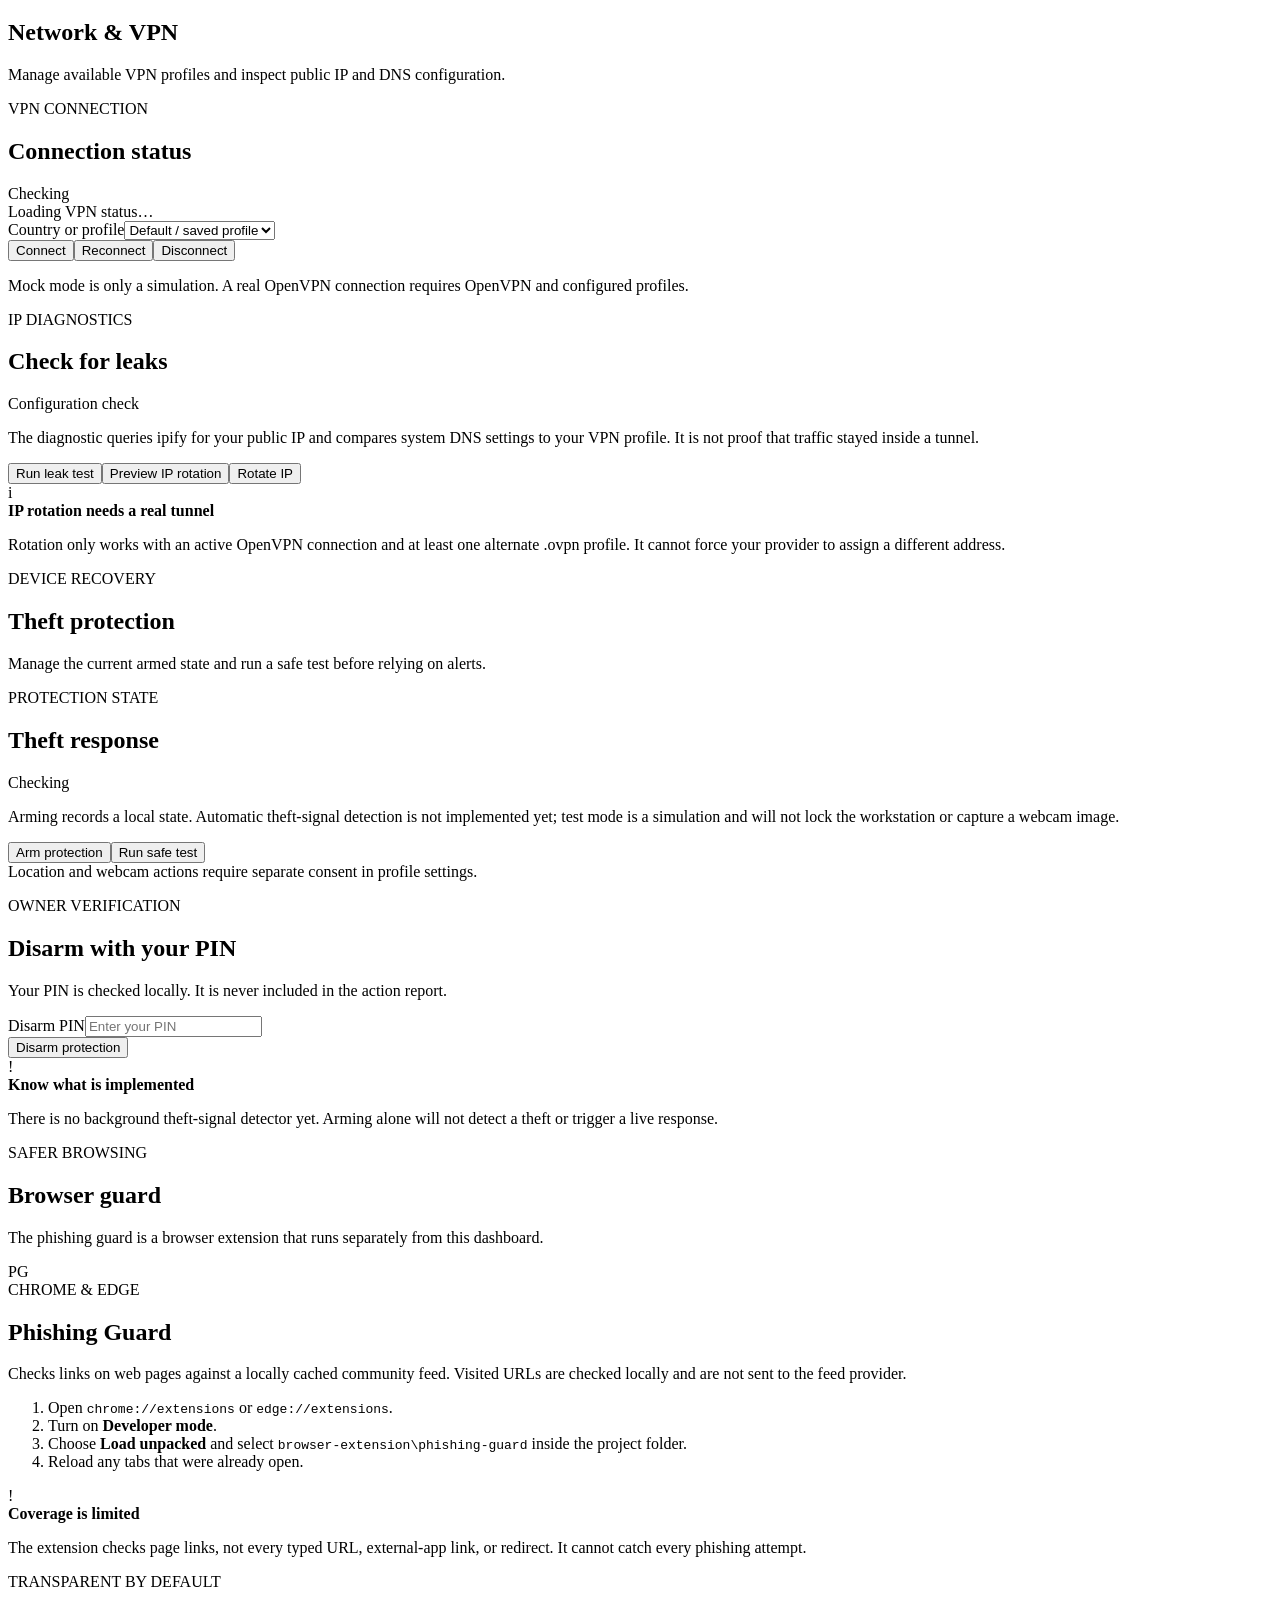
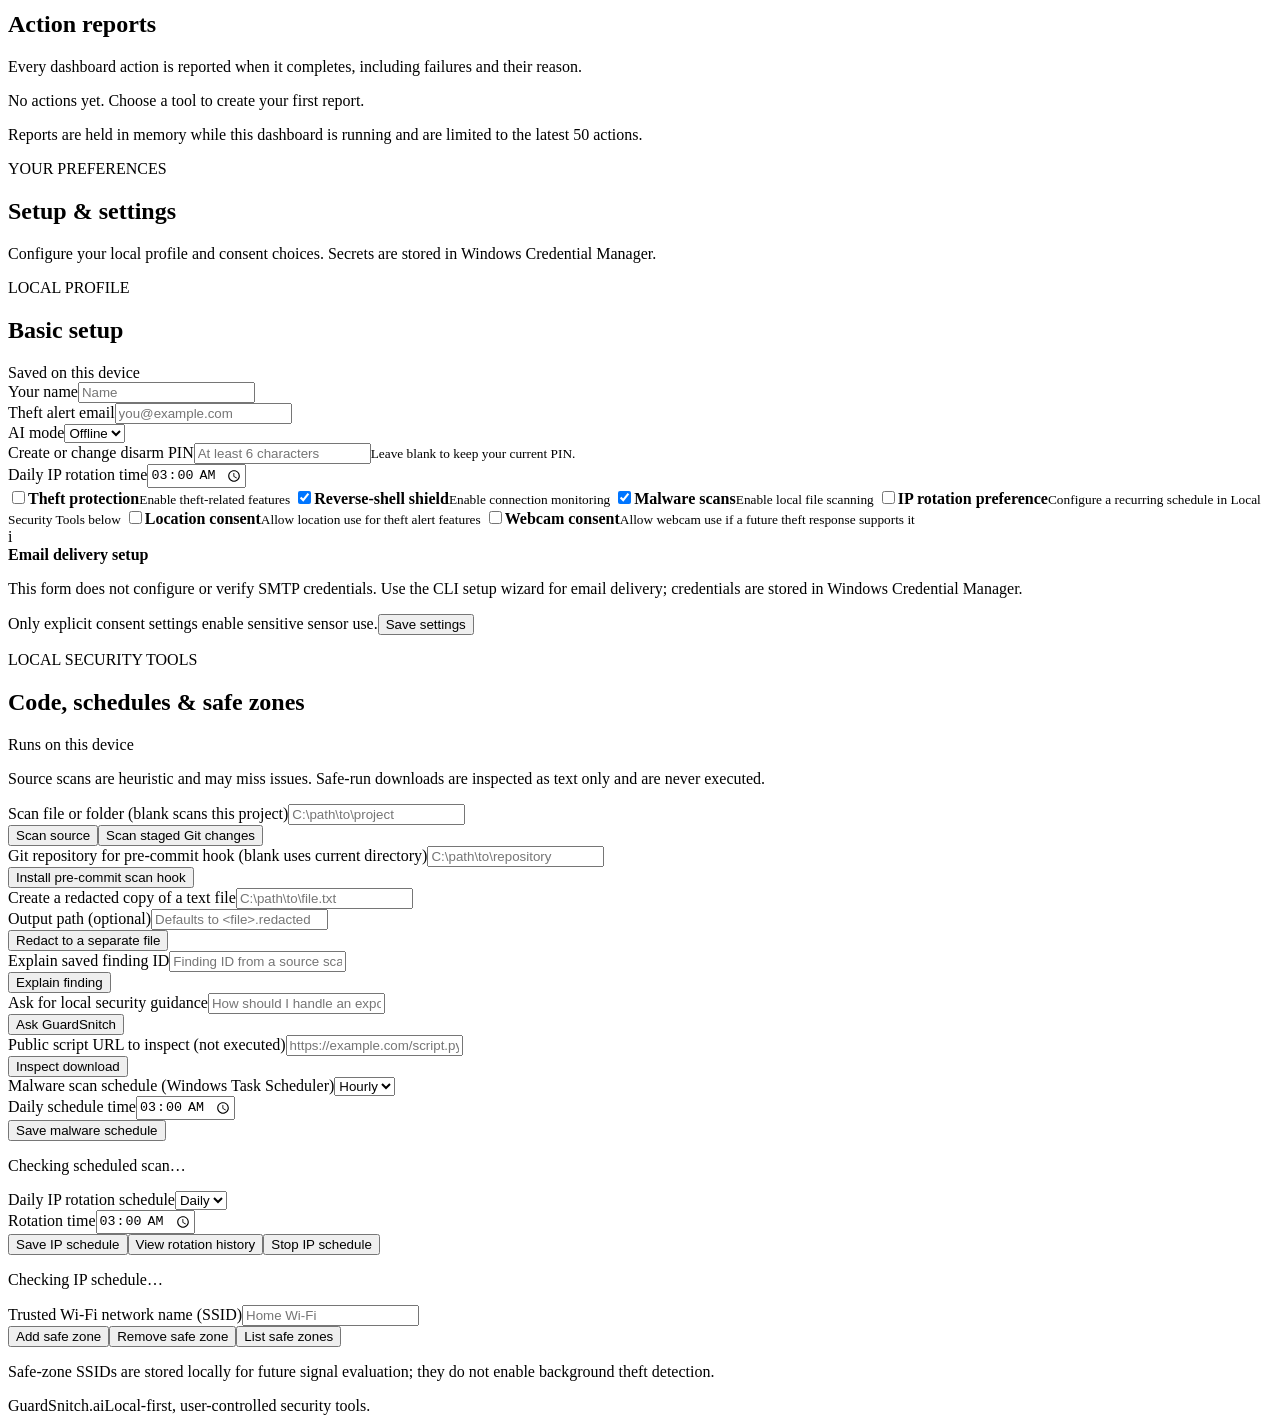
==== commit be8cbff8: "Detect stale dashboard backend versions Co-authored-by: Copilot <223556219+Copilot@users.noreply.git" ====
--- a/guardsnitch/web/templates/index.html
+++ b/guardsnitch/web/templates/index.html
@@ -99,8 +99,9 @@
 
         <section class="view" id="view-malware">
           <div class="page-intro"><p class="eyebrow">LOCAL FILE SAFETY</p><h1>File protection</h1><p class="lede">Run a scan, review detections, and decide what happens to each file.</p></div>
+          <div class="notice notice-caution" id="backend-version-warning" hidden><span class="notice-mark">!</span><div><strong>Dashboard restart required</strong><p>The page has newer controls than the running dashboard server. Stop it with Ctrl+C in the terminal where it was started, then run <code>GuardSnitch.ai --online</code> again.</p></div></div>
           <div class="status-strip"><div><span class="status-icon violet">AV</span><span><strong>Available scanners</strong><small id="scanner-details">Checking ClamAV and YARA…</small></span></div><div><span class="status-icon cyan">DL</span><span><strong>Downloads monitor</strong><small id="monitor-details">Checking monitor status…</small></span></div><div class="button-row"><button class="button button-secondary" data-action="malware.monitor.start">Start monitor</button><button class="button button-quiet" data-action="malware.monitor.stop" data-confirm="Stop scanning completed files in Downloads?">Stop monitor</button></div></div>
-          <article class="panel panel-spaced"><div class="panel-heading"><div><p class="eyebrow">WHOLE-MACHINE SCAN</p><h2>Scan mounted drives</h2></div><span class="tag tag-warning">Long-running</span></div><p class="panel-copy">Scans mounted local drives with ClamAV or YARA. ClamAV detections are moved to quarantine; heuristic YARA findings are queued for review. Permission restrictions can result in a partial scan.</p><button class="button button-danger" data-action="malware.scan-machine" data-confirm="Scan all mounted local drives now? Confirmed ClamAV detections will be moved to quarantine. This may take a long time and use significant system resources.">Scan this machine</button></article>
+          <article class="panel panel-spaced"><div class="panel-heading"><div><p class="eyebrow">WHOLE-MACHINE SCAN</p><h2>Scan mounted drives</h2></div><span class="tag tag-warning">Long-running</span></div><p class="panel-copy">Scans mounted local drives with ClamAV or YARA. ClamAV detections are moved to quarantine; heuristic YARA findings are queued for review. Permission restrictions can result in a partial scan.</p><button class="button button-danger" data-action="malware.scan-machine" data-confirm="Scan all mounted local drives now? Confirmed ClamAV detections will be moved to quarantine. This may take a long time and use significant system resources." disabled>Scan this machine</button></article>
           <article class="panel panel-spaced"><div class="panel-heading"><div><p class="eyebrow">ON-DEMAND SCAN</p><h2>Choose what to scan</h2></div><span class="tag">Runs on this device</span></div><p class="panel-copy">Enter a file or folder path. Leave it blank to scan your Downloads folder. Detections are queued for review; files are not removed automatically.</p><div class="inline-form"><label class="sr-only" for="scan-path">File or folder path</label><input id="scan-path" placeholder="C:\Users\you\Downloads or a file path" autocomplete="off"><button class="button button-primary" data-action="malware.scan">Run scan</button></div></article>
           <div class="two-column panel-spaced">
             <article class="panel"><div class="panel-heading"><div><p class="eyebrow">NEEDS YOUR REVIEW</p><h2>Findings</h2></div><span class="count-badge" id="findings-count">0</span></div><div class="data-list" id="findings-list"><div class="empty-state">No findings awaiting review.</div></div></article>
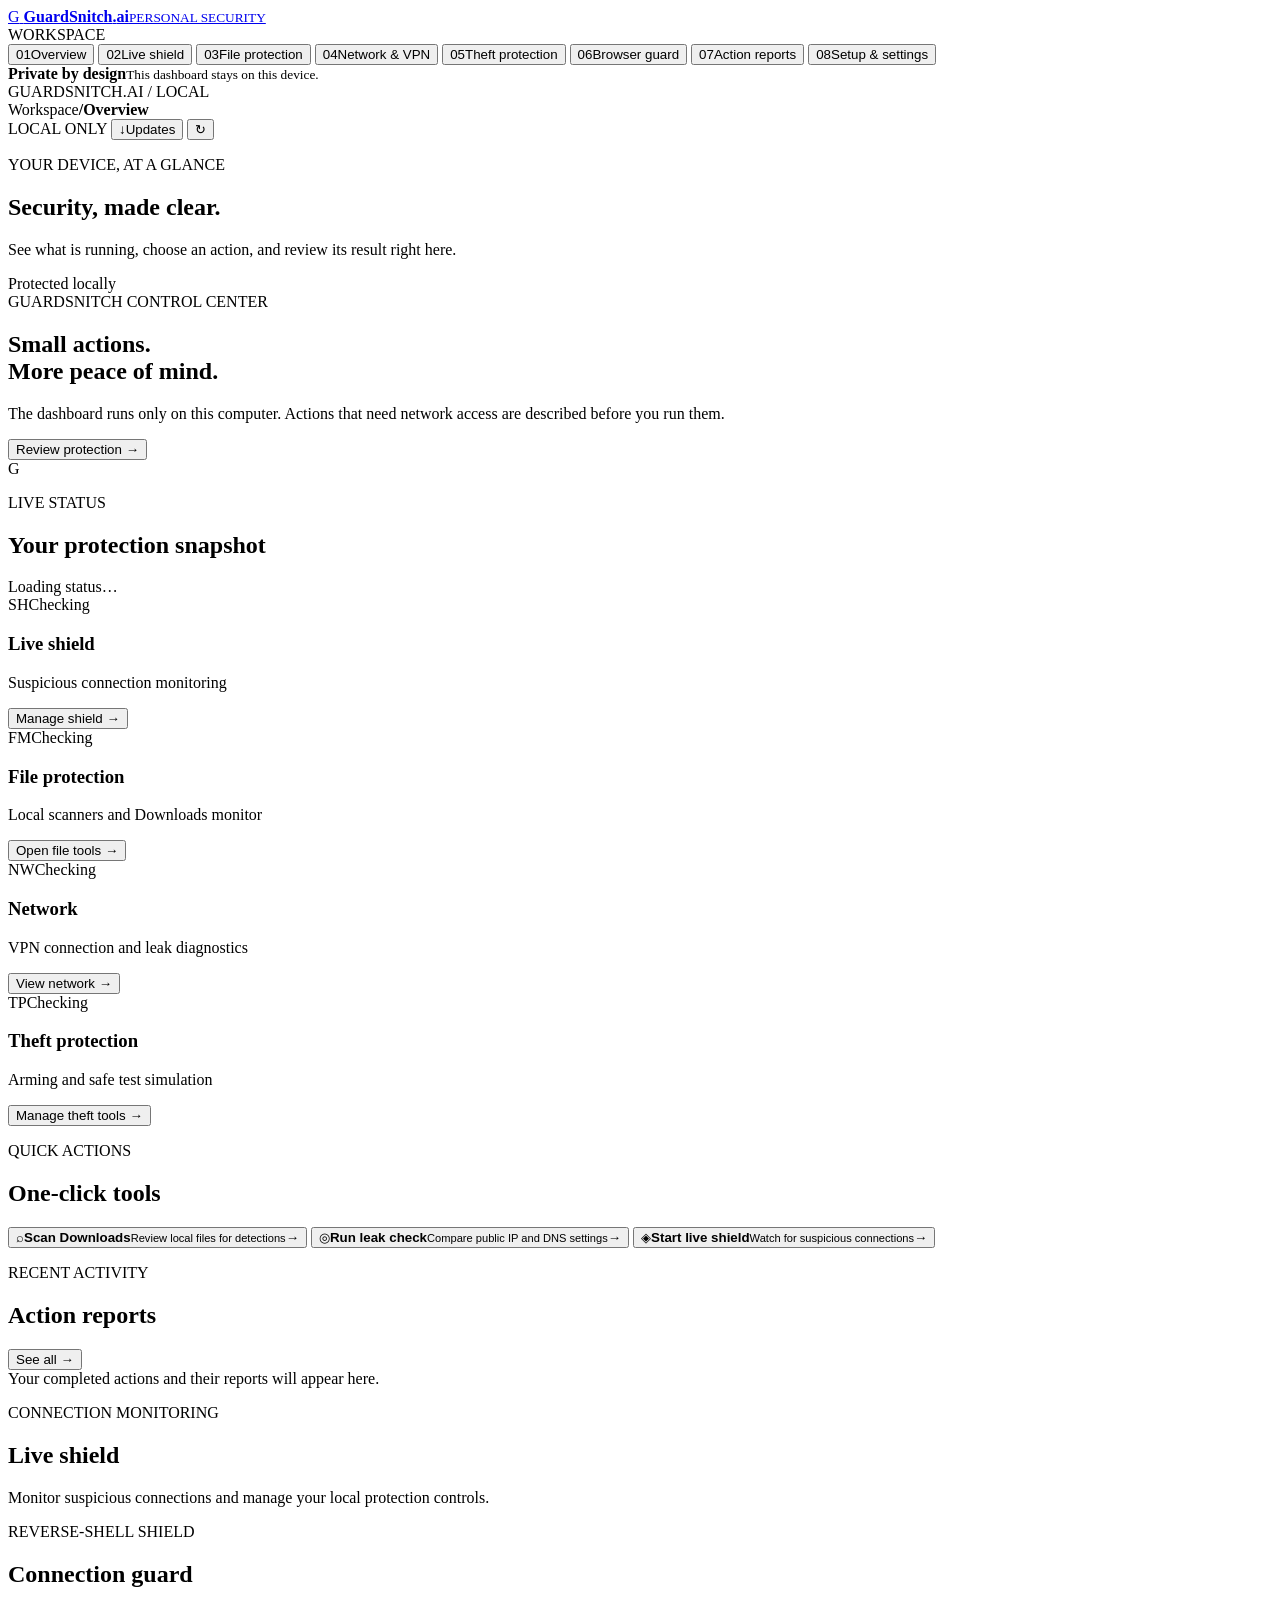
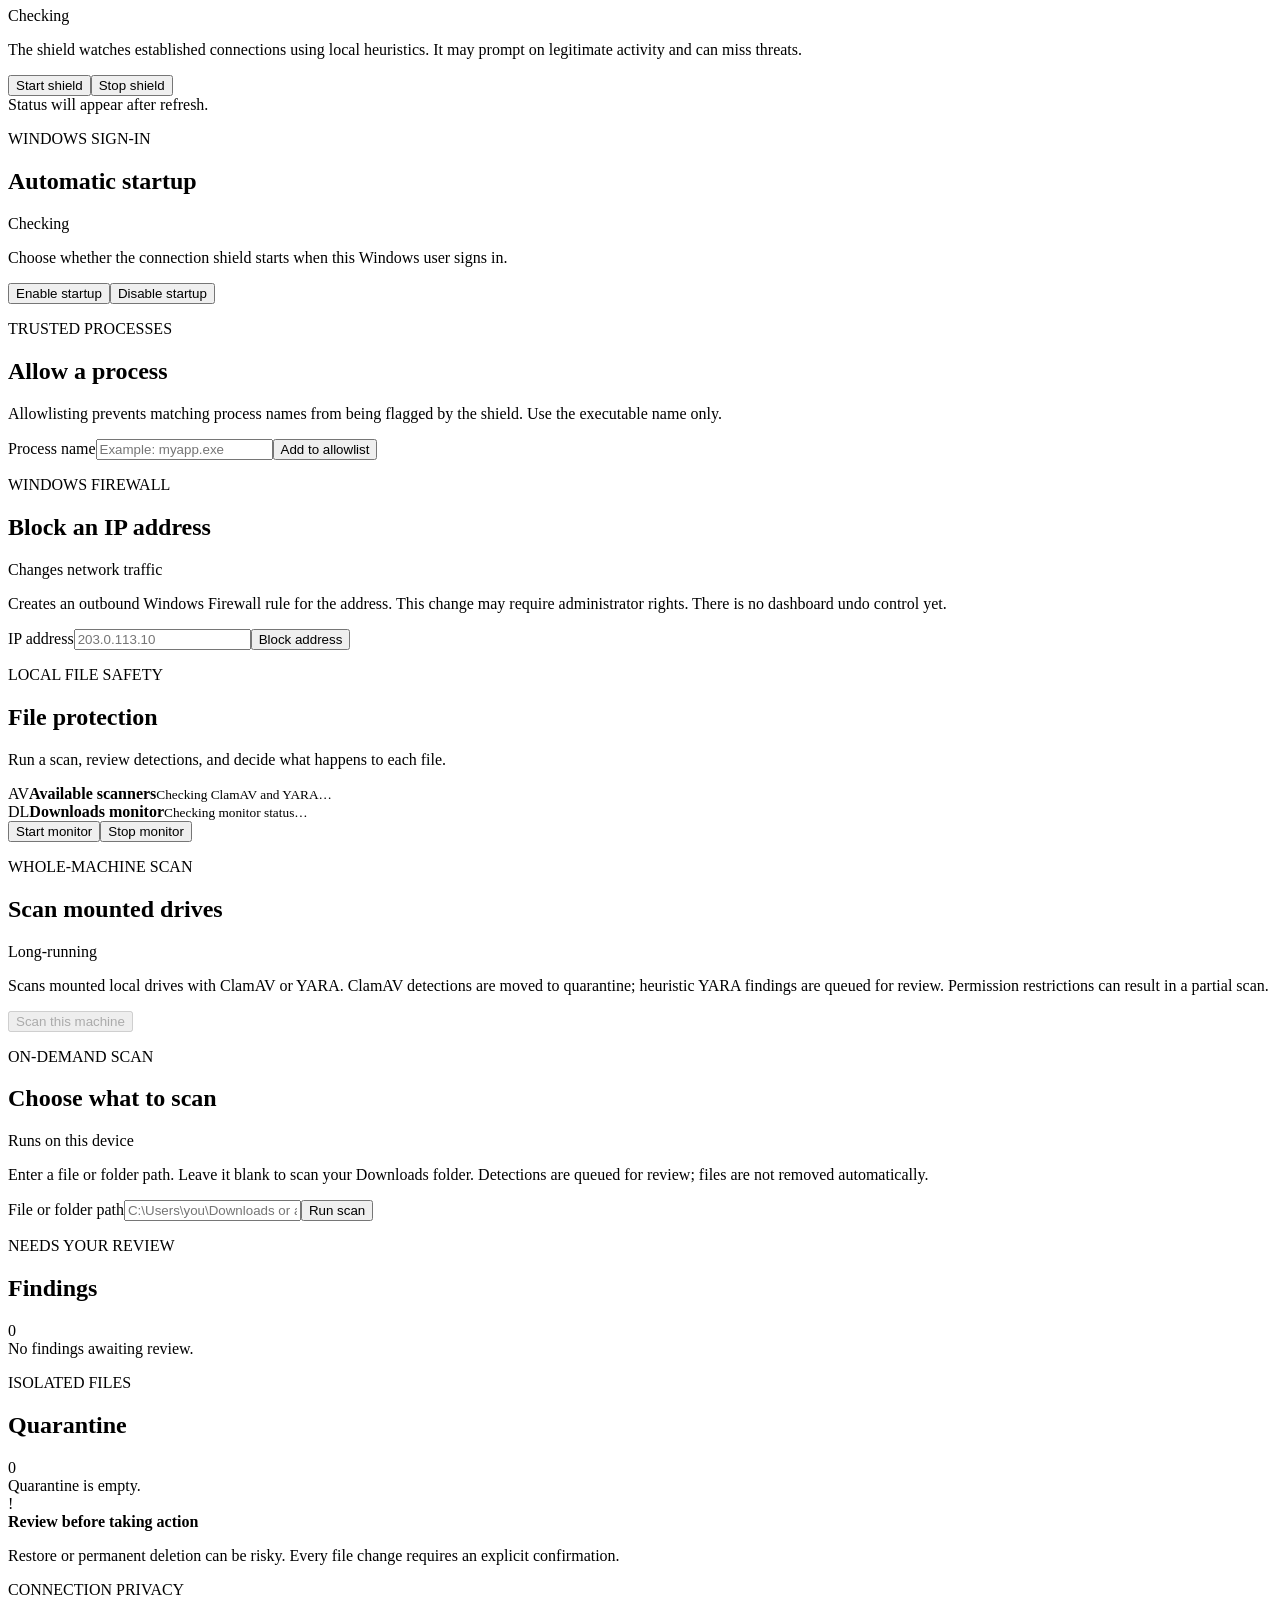
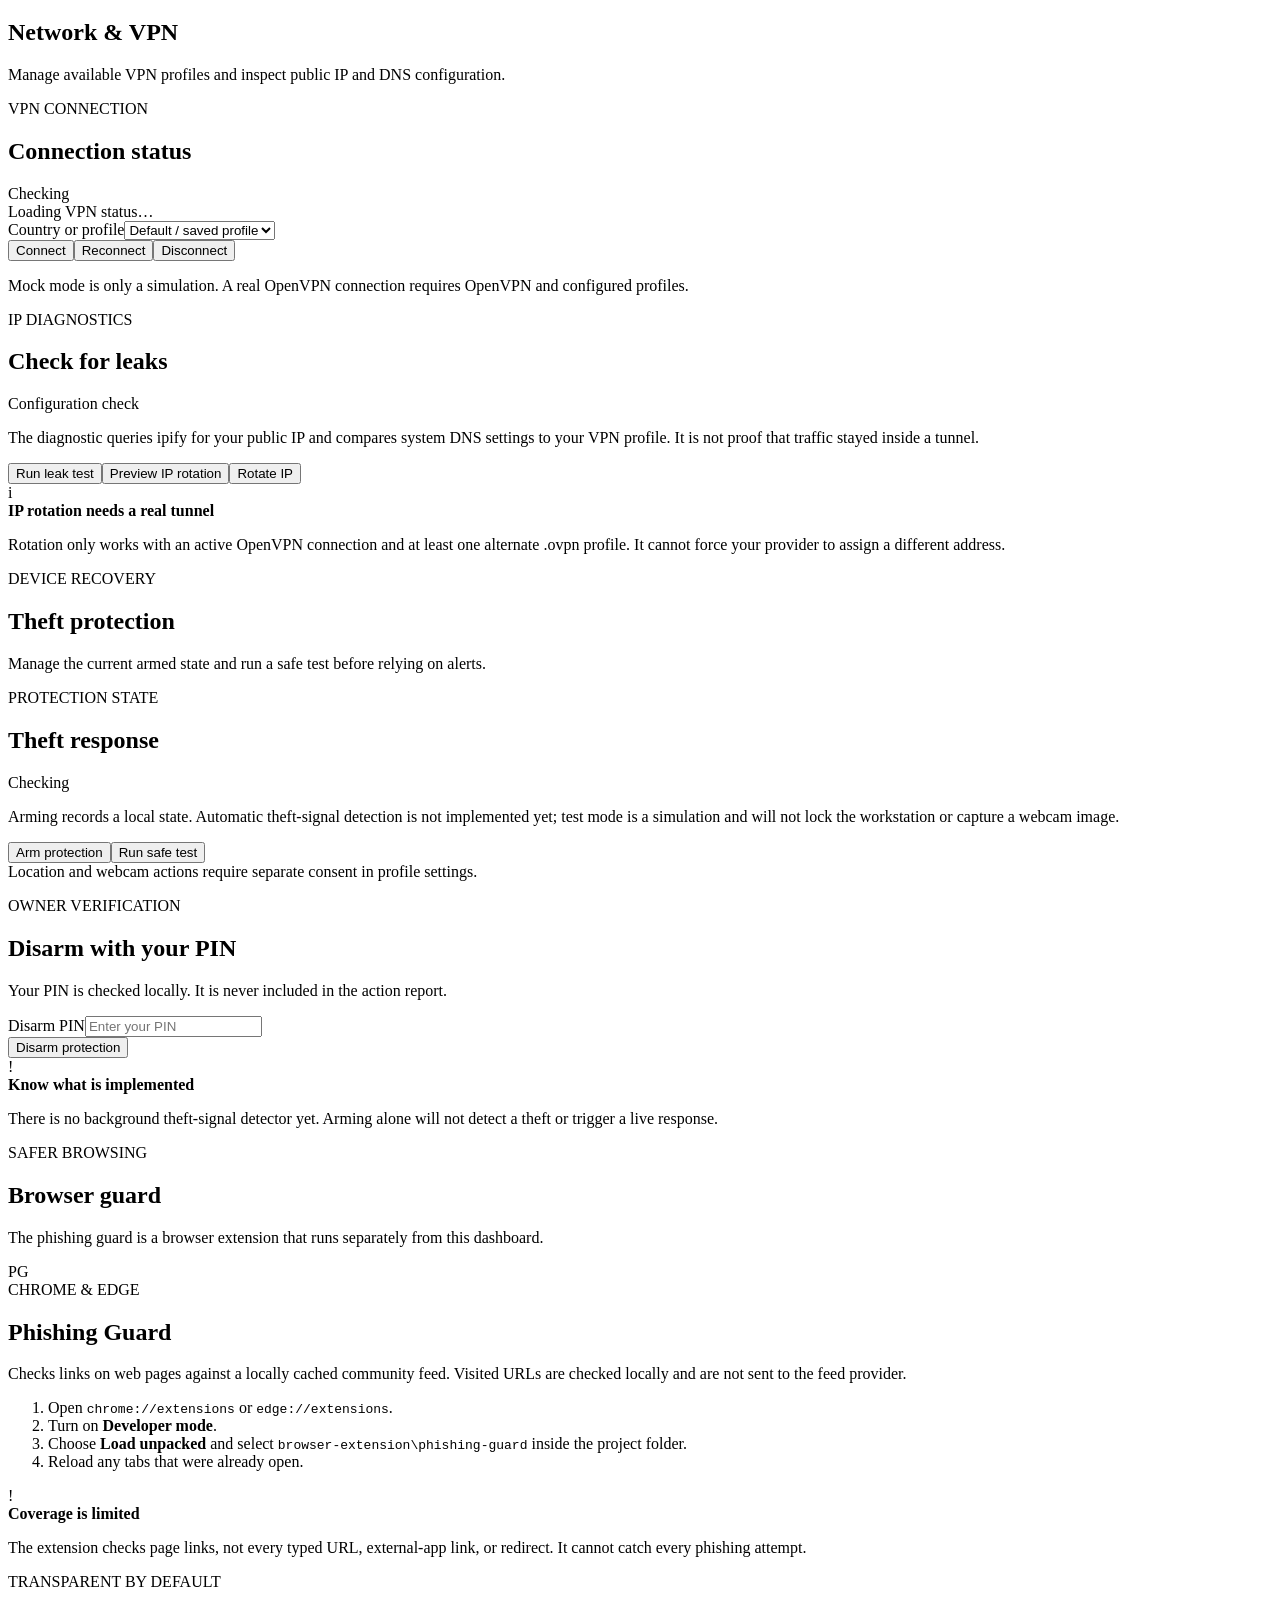
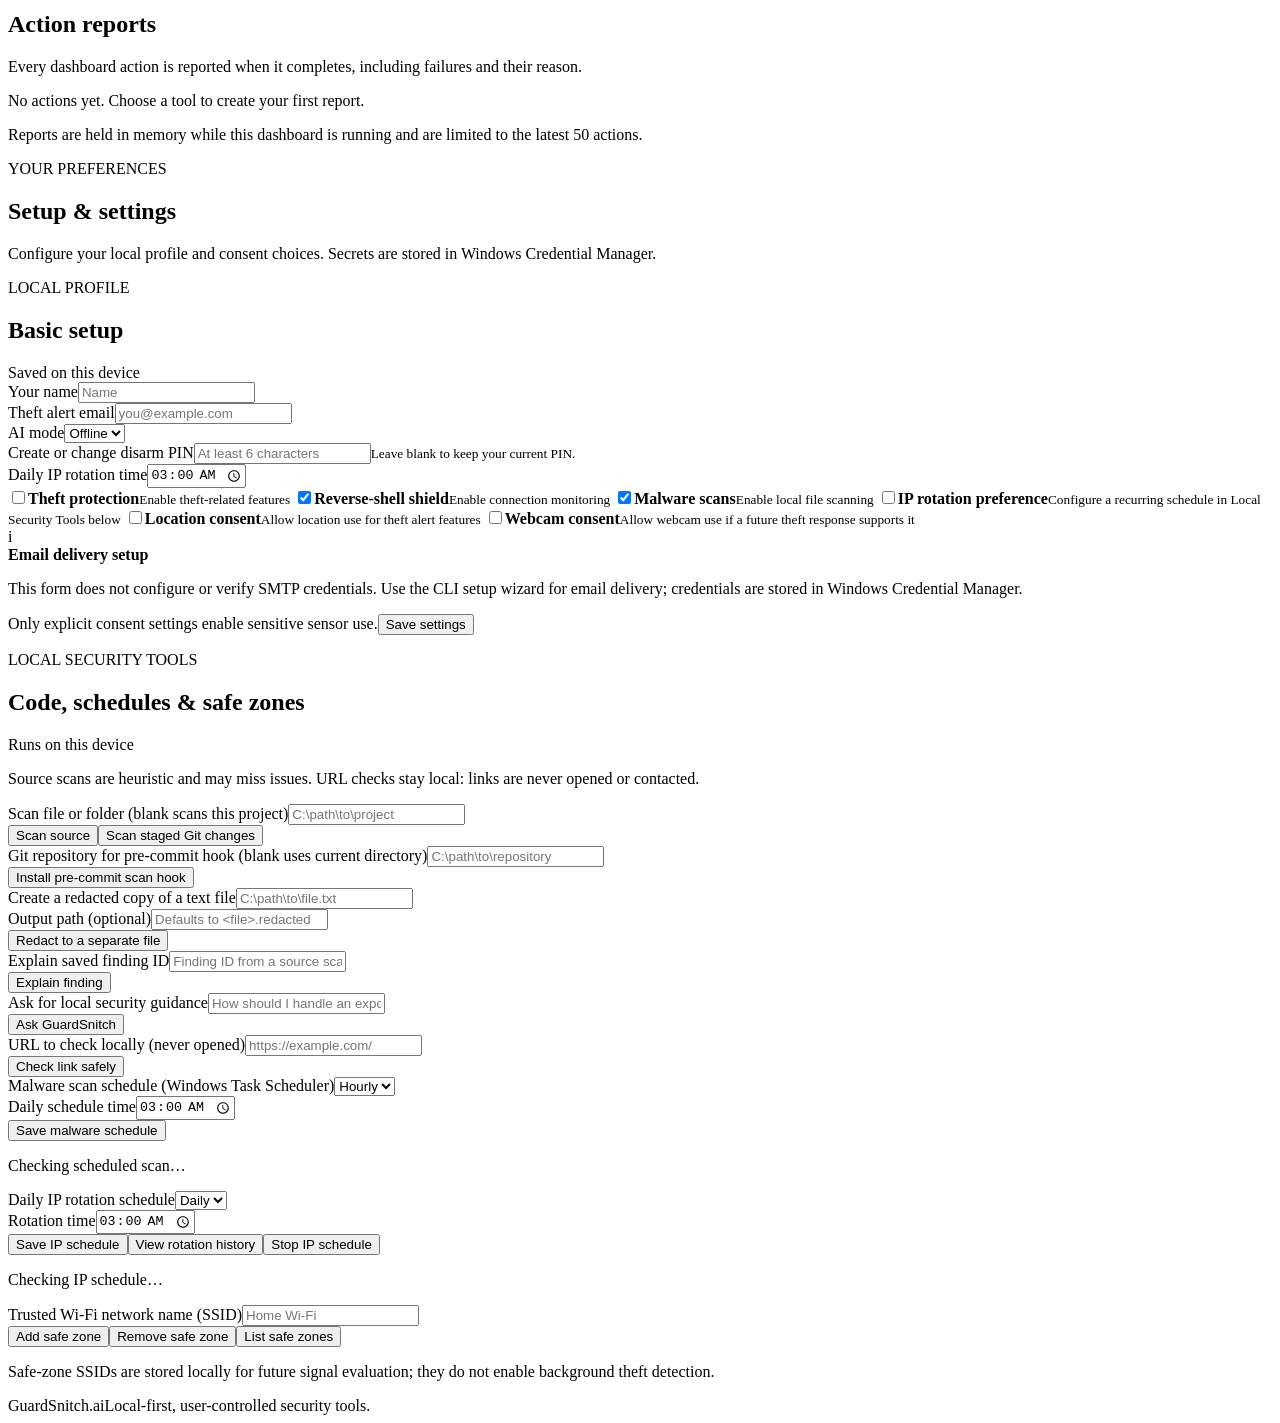
==== commit 07f96493: "Block known phishing URL navigation Co-authored-by: Copilot <223556219+Copilot@users.noreply.github." ====
--- a/guardsnitch/web/templates/index.html
+++ b/guardsnitch/web/templates/index.html
@@ -163,7 +163,7 @@
           </form>
 
           <article class="panel panel-spaced"><div class="panel-heading"><div><p class="eyebrow">LOCAL SECURITY TOOLS</p><h2>Code, schedules & safe zones</h2></div><span class="tag">Runs on this device</span></div>
-            <p class="panel-copy">Source scans are heuristic and may miss issues. Safe-run downloads are inspected as text only and are never executed.</p>
+            <p class="panel-copy">Source scans are heuristic and may miss issues. URL checks stay local: links are never opened or contacted.</p>
             <div class="field-row"><label for="source-path">Scan file or folder (blank scans this project)</label><input id="source-path" placeholder="C:\path\to\project" autocomplete="off"></div>
             <div class="button-row"><button class="button button-primary" data-action="scan">Scan source</button><button class="button button-secondary" data-action="scan" data-staged="true">Scan staged Git changes</button></div>
             <div class="field-row"><label for="hook-path">Git repository for pre-commit hook (blank uses current directory)</label><input id="hook-path" placeholder="C:\path\to\repository" autocomplete="off"></div>
@@ -175,8 +175,8 @@
             <button class="button button-secondary" data-action="explain">Explain finding</button>
             <div class="field-row"><label for="security-question">Ask for local security guidance</label><input id="security-question" placeholder="How should I handle an exposed token?" autocomplete="off"></div>
             <button class="button button-secondary" data-action="ask">Ask GuardSnitch</button>
-            <div class="field-row"><label for="safe-run-url">Public script URL to inspect (not executed)</label><input id="safe-run-url" type="url" placeholder="https://example.com/script.py" autocomplete="url"></div>
-            <button class="button button-secondary" data-action="safe-run">Inspect download</button>
+            <div class="field-row"><label for="safe-run-url">URL to check locally (never opened)</label><input id="safe-run-url" type="url" placeholder="https://example.com/" autocomplete="url"></div>
+            <button class="button button-secondary" data-action="safe-run">Check link safely</button>
             <div class="field-row"><label for="malware-interval">Malware scan schedule (Windows Task Scheduler)</label><select id="malware-interval"><option value="hourly">Hourly</option><option value="daily">Daily</option><option value="off">Off</option></select></div>
             <div class="field-row"><label for="schedule-time">Daily schedule time</label><input id="schedule-time" type="time" value="03:00"></div>
             <button class="button button-secondary" data-action="malware.schedule">Save malware schedule</button>
